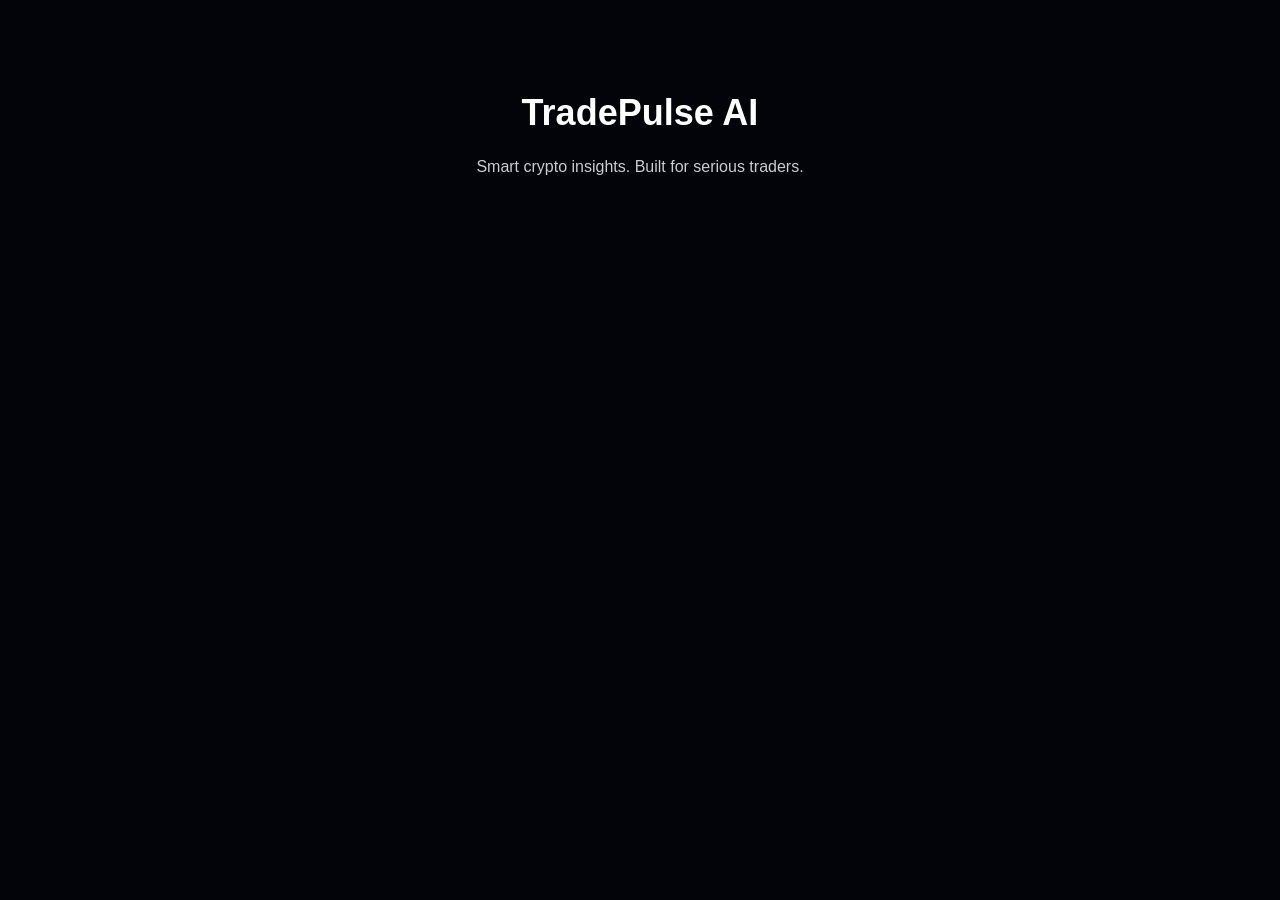
==== index.html @ 0c341cfa "Create index.html" ====
<!DOCTYPE html>
<html>
<head>
  <title>TradePulse AI</title>
  <meta name="viewport" content="width=device-width, initial-scale=1" />
  <style>
    body { background:#02040A; color:white; font-family:Arial; text-align:center; padding:60px; }
    h1 { font-size:36px; }
    p { opacity:.8; }
  </style>
</head>
<body>
  <h1>TradePulse AI</h1>
  <p>Smart crypto insights. Built for serious traders.</p>
</body>
</html>
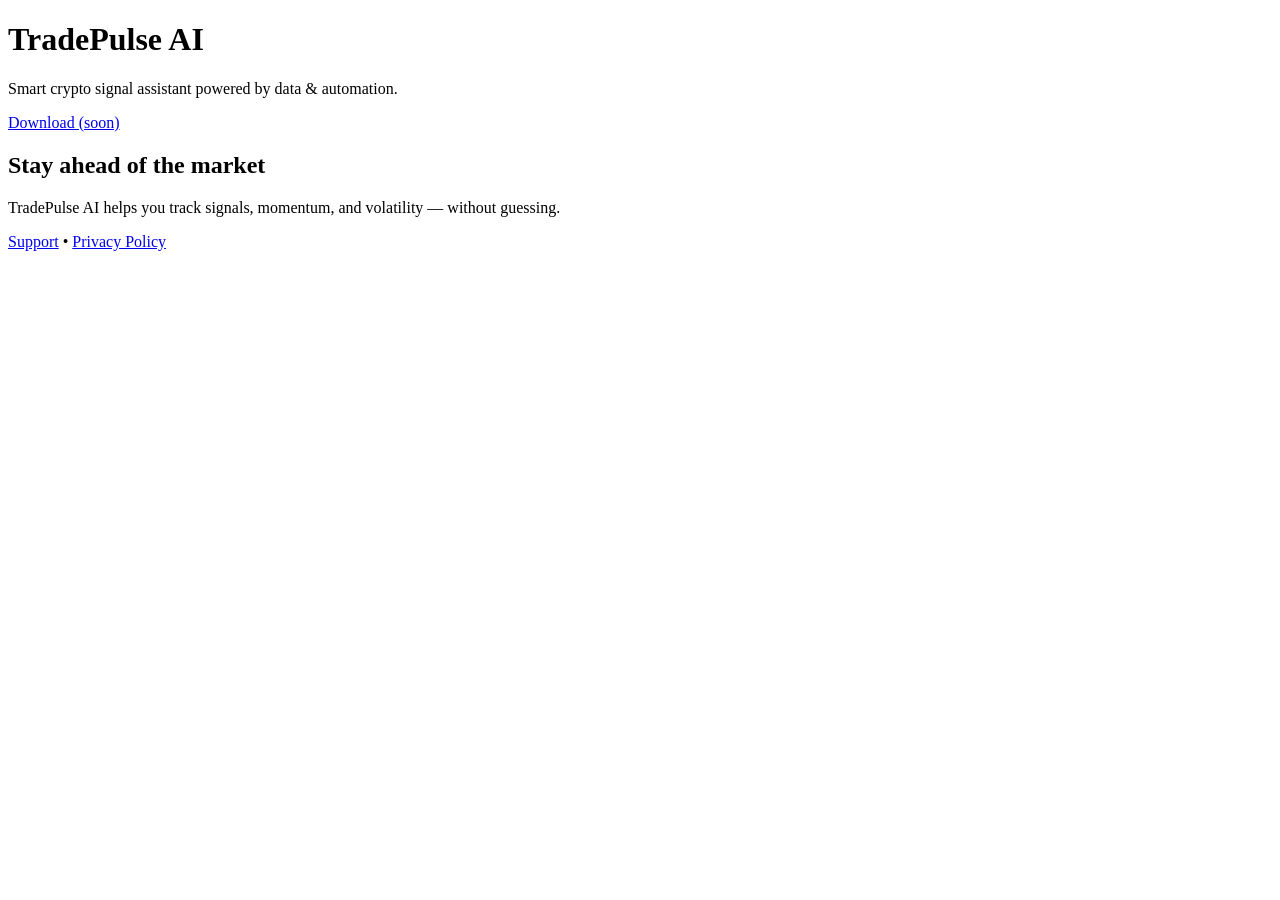
==== commit 2fd65cd9: "Update index.html" ====
--- a/index.html
+++ b/index.html
@@ -1,16 +1,32 @@
 <!DOCTYPE html>
-<html>
+<html lang="en">
 <head>
+  <meta charset="UTF-8" />
+  <meta name="viewport" content="width=device-width, initial-scale=1.0" />
   <title>TradePulse AI</title>
-  <meta name="viewport" content="width=device-width, initial-scale=1" />
-  <style>
-    body { background:#02040A; color:white; font-family:Arial; text-align:center; padding:60px; }
-    h1 { font-size:36px; }
-    p { opacity:.8; }
-  </style>
+
+  <link rel="stylesheet" href="style.css" />
 </head>
+
 <body>
-  <h1>TradePulse AI</h1>
-  <p>Smart crypto insights. Built for serious traders.</p>
+  <header>
+    <h1>TradePulse AI</h1>
+    <p>Smart crypto signal assistant powered by data & automation.</p>
+
+    <a class="button" href="https://apps.apple.com">Download (soon)</a>
+  </header>
+
+  <section>
+    <h2>Stay ahead of the market</h2>
+    <p>
+      TradePulse AI helps you track signals, momentum, and volatility —
+      without guessing.
+    </p>
+  </section>
+
+  <footer>
+    <a href="/support.html">Support</a> •
+    <a href="/privacy.html">Privacy Policy</a>
+  </footer>
 </body>
 </html>
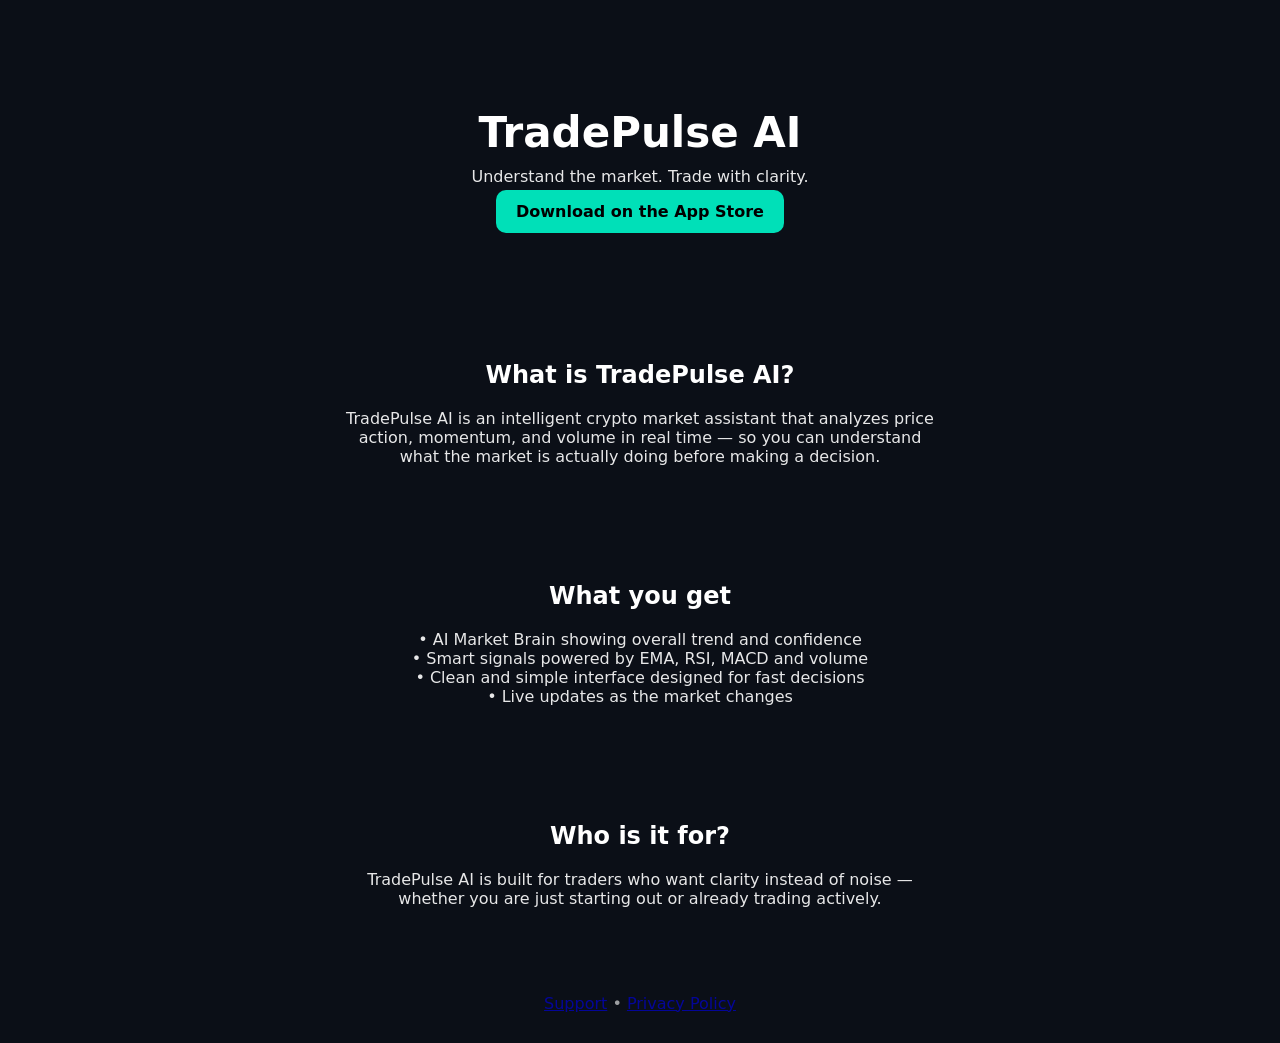
==== commit cffea0fe: "Update index.html" ====
--- a/index.html
+++ b/index.html
@@ -4,23 +4,43 @@
   <meta charset="UTF-8" />
   <meta name="viewport" content="width=device-width, initial-scale=1.0" />
   <title>TradePulse AI</title>
-
   <link rel="stylesheet" href="style.css" />
 </head>
 
 <body>
   <header>
     <h1>TradePulse AI</h1>
-    <p>Smart crypto signal assistant powered by data & automation.</p>
+    <p>Understand the market. Trade with clarity.</p>
 
-    <a class="button" href="https://apps.apple.com">Download (soon)</a>
+    <a class="button" href="https://apps.apple.com">
+      Download on the App Store
+    </a>
   </header>
 
   <section>
-    <h2>Stay ahead of the market</h2>
+    <h2>What is TradePulse AI?</h2>
     <p>
-      TradePulse AI helps you track signals, momentum, and volatility —
-      without guessing.
+      TradePulse AI is an intelligent crypto market assistant that analyzes
+      price action, momentum, and volume in real time — so you can understand
+      what the market is actually doing before making a decision.
+    </p>
+  </section>
+
+  <section>
+    <h2>What you get</h2>
+    <p>
+      • AI Market Brain showing overall trend and confidence<br />
+      • Smart signals powered by EMA, RSI, MACD and volume<br />
+      • Clean and simple interface designed for fast decisions<br />
+      • Live updates as the market changes
+    </p>
+  </section>
+
+  <section>
+    <h2>Who is it for?</h2>
+    <p>
+      TradePulse AI is built for traders who want clarity instead of noise —
+      whether you are just starting out or already trading actively.
     </p>
   </section>
 
--- a/style.css
+++ b/style.css
@@ -0,0 +1,42 @@
+body {
+  margin: 0;
+  font-family: system-ui, -apple-system, Arial;
+  background: #0b0f17;
+  color: white;
+}
+
+header {
+  text-align: center;
+  padding: 80px 24px;
+}
+
+h1 {
+  font-size: 42px;
+  margin-bottom: 10px;
+}
+
+p {
+  max-width: 600px;
+  margin: 0 auto 16px auto;
+  opacity: 0.9;
+}
+
+.button {
+  background: #00e0b8;
+  color: black;
+  padding: 12px 20px;
+  border-radius: 10px;
+  text-decoration: none;
+  font-weight: bold;
+}
+
+section {
+  padding: 40px 24px;
+  text-align: center;
+}
+
+footer {
+  text-align: center;
+  padding: 30px 0;
+  opacity: 0.6;
+}
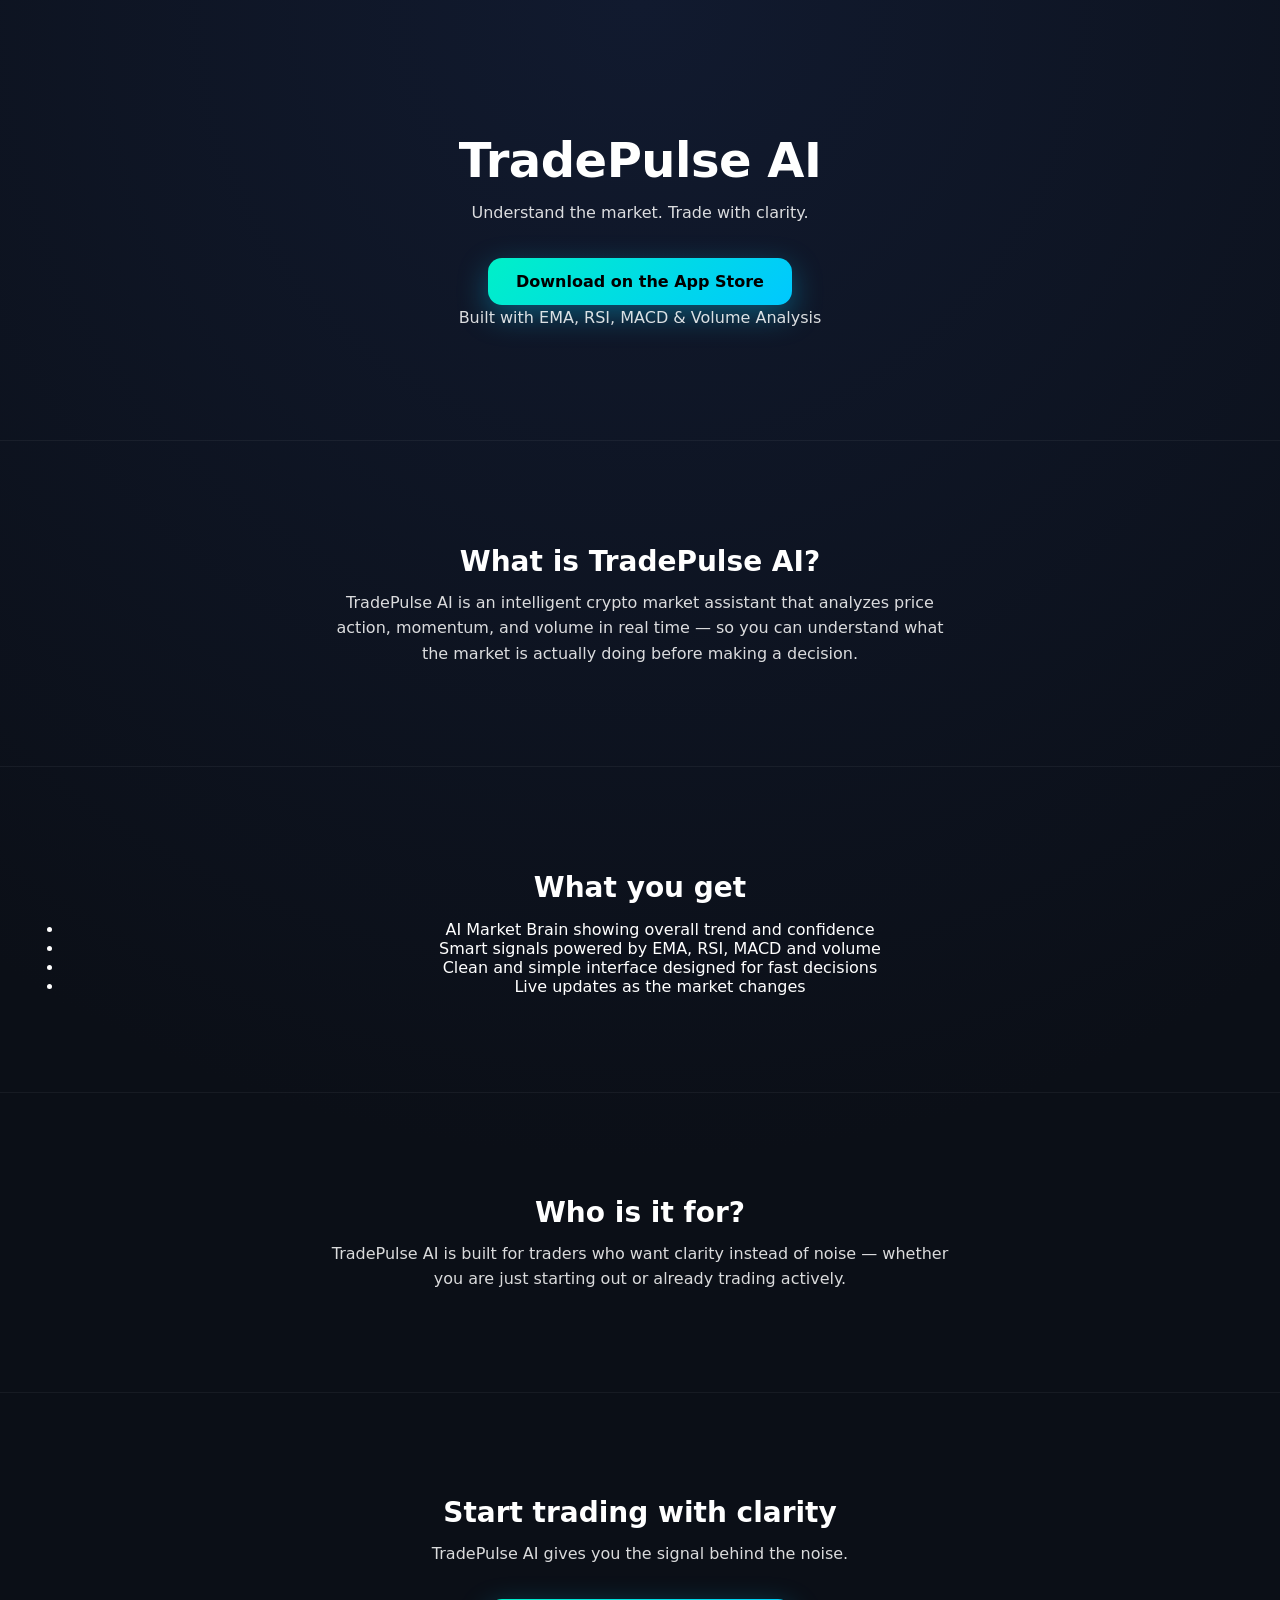
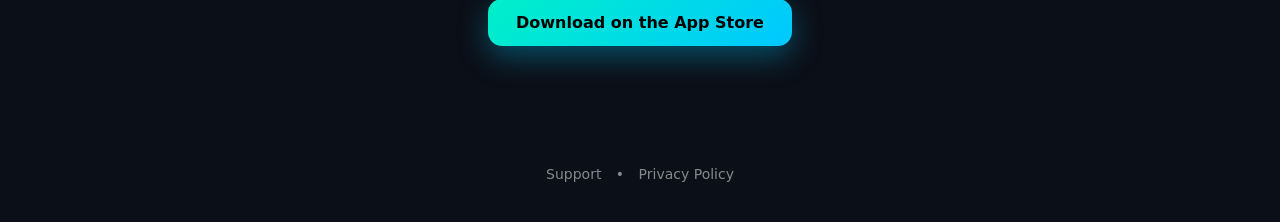
==== commit e573a2c5: "Update index.html" ====
--- a/index.html
+++ b/index.html
@@ -15,6 +15,10 @@
     <a class="button" href="https://apps.apple.com">
       Download on the App Store
     </a>
+
+    <p class="tech-strip">
+      Built with EMA, RSI, MACD & Volume Analysis
+    </p>
   </header>
 
   <section>
@@ -28,12 +32,12 @@
 
   <section>
     <h2>What you get</h2>
-    <p>
-      • AI Market Brain showing overall trend and confidence<br />
-      • Smart signals powered by EMA, RSI, MACD and volume<br />
-      • Clean and simple interface designed for fast decisions<br />
-      • Live updates as the market changes
-    </p>
+    <ul>
+      <li>AI Market Brain showing overall trend and confidence</li>
+      <li>Smart signals powered by EMA, RSI, MACD and volume</li>
+      <li>Clean and simple interface designed for fast decisions</li>
+      <li>Live updates as the market changes</li>
+    </ul>
   </section>
 
   <section>
@@ -44,6 +48,14 @@
     </p>
   </section>
 
+  <section class="cta">
+    <h2>Start trading with clarity</h2>
+    <p>TradePulse AI gives you the signal behind the noise.</p>
+    <a class="button" href="https://apps.apple.com">
+      Download on the App Store
+    </a>
+  </section>
+
   <footer>
     <a href="/support.html">Support</a> •
     <a href="/privacy.html">Privacy Policy</a>
--- a/style.css
+++ b/style.css
@@ -1,42 +1,72 @@
 body {
   margin: 0;
   font-family: system-ui, -apple-system, Arial;
-  background: #0b0f17;
+  background: radial-gradient(circle at top, #111a2f 0%, #0b0f17 60%);
   color: white;
+  -webkit-font-smoothing: antialiased;
 }
 
 header {
   text-align: center;
-  padding: 80px 24px;
+  padding: 100px 24px 90px;
 }
 
 h1 {
-  font-size: 42px;
-  margin-bottom: 10px;
+  font-size: 48px;
+  margin-bottom: 12px;
+  letter-spacing: -0.5px;
 }
 
 p {
-  max-width: 600px;
-  margin: 0 auto 16px auto;
-  opacity: 0.9;
+  max-width: 620px;
+  margin: 0 auto 20px auto;
+  opacity: 0.85;
+  line-height: 1.6;
 }
 
 .button {
-  background: #00e0b8;
+  display: inline-block;
+  margin-top: 12px;
+  background: linear-gradient(135deg, #00f0c8, #00c8ff);
   color: black;
-  padding: 12px 20px;
-  border-radius: 10px;
+  padding: 14px 28px;
+  border-radius: 14px;
   text-decoration: none;
-  font-weight: bold;
+  font-weight: 700;
+  font-size: 16px;
+  box-shadow: 0 10px 30px rgba(0, 200, 255, 0.35);
+  transition: transform 0.15s ease, box-shadow 0.15s ease;
+}
+
+.button:hover {
+  transform: translateY(-1px);
+  box-shadow: 0 14px 40px rgba(0, 200, 255, 0.5);
 }
 
 section {
-  padding: 40px 24px;
+  padding: 80px 24px;
   text-align: center;
+  border-top: 1px solid rgba(255, 255, 255, 0.05);
+}
+
+h2 {
+  font-size: 28px;
+  margin-bottom: 12px;
 }
 
 footer {
   text-align: center;
-  padding: 30px 0;
-  opacity: 0.6;
+  padding: 40px 0;
+  opacity: 0.5;
+  font-size: 14px;
 }
+
+footer a {
+  color: white;
+  text-decoration: none;
+  margin: 0 10px;
+}
+
+footer a:hover {
+  text-decoration: underline;
+}
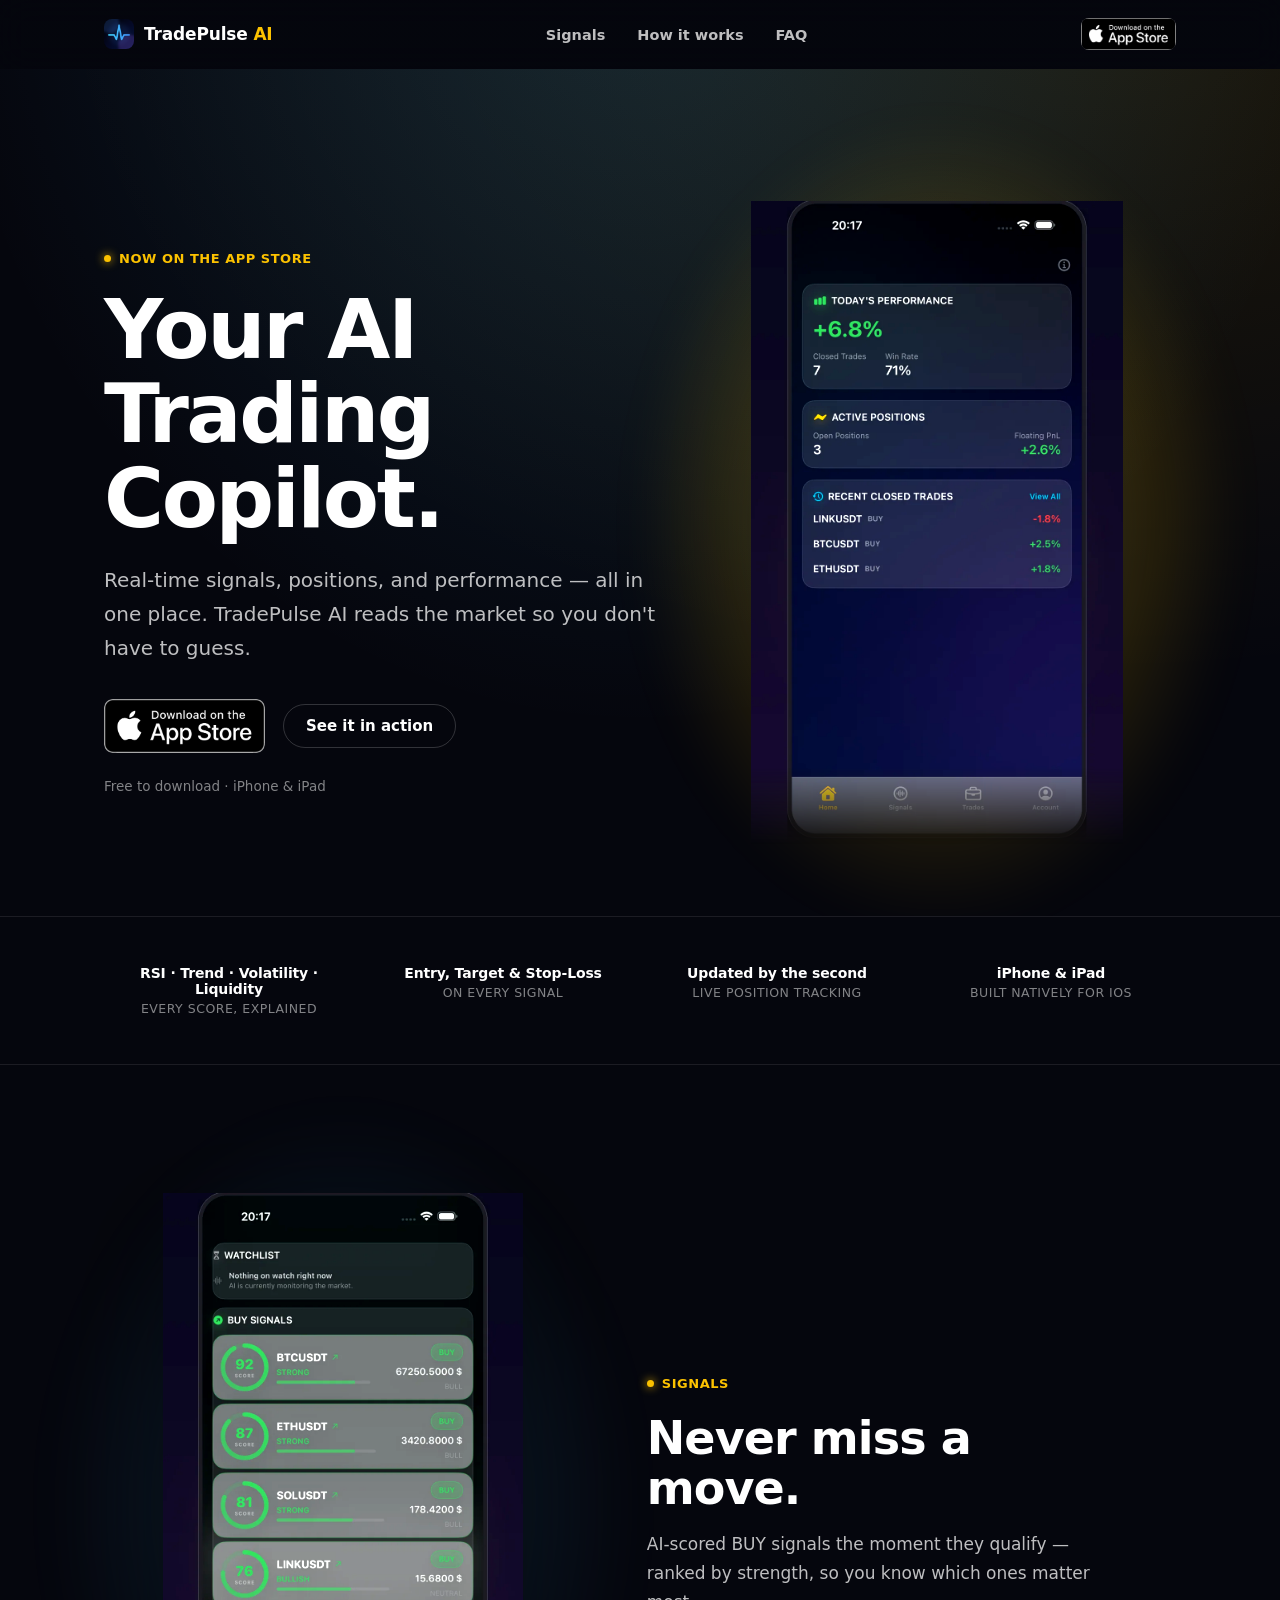
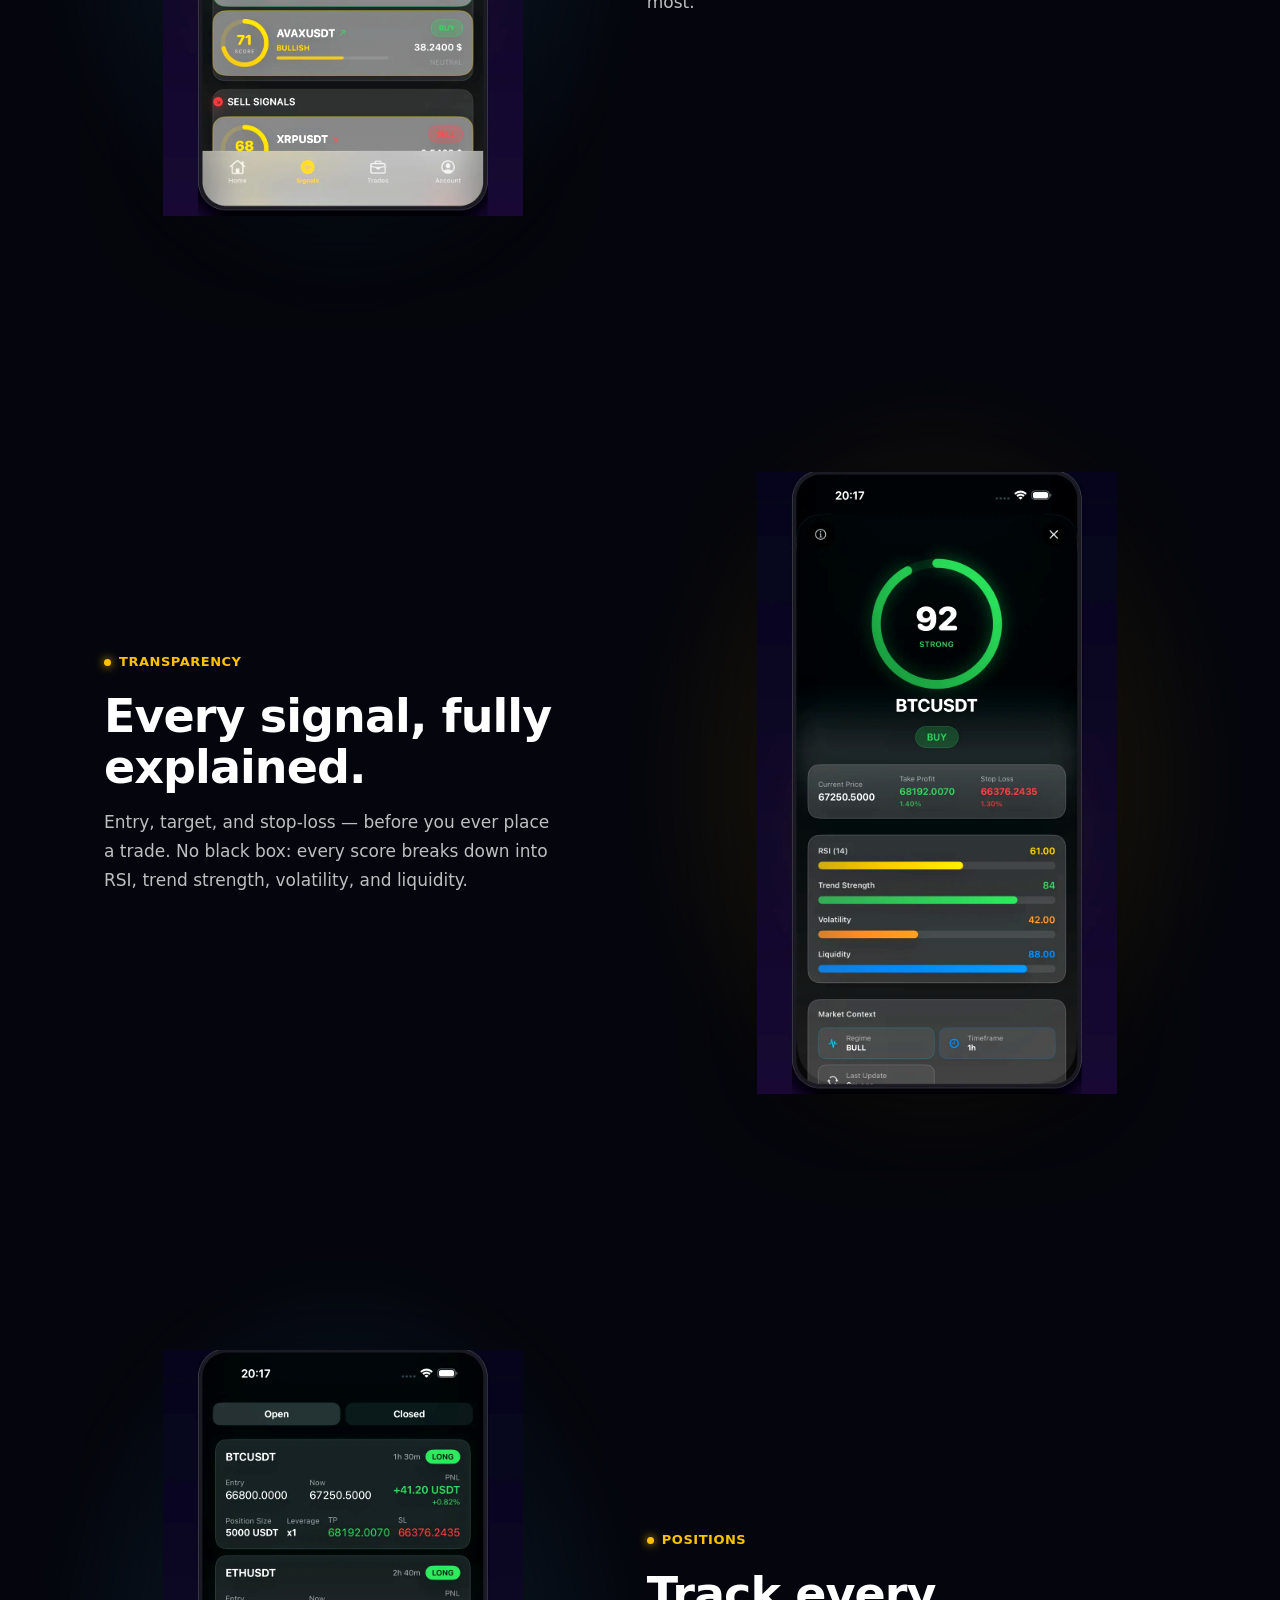
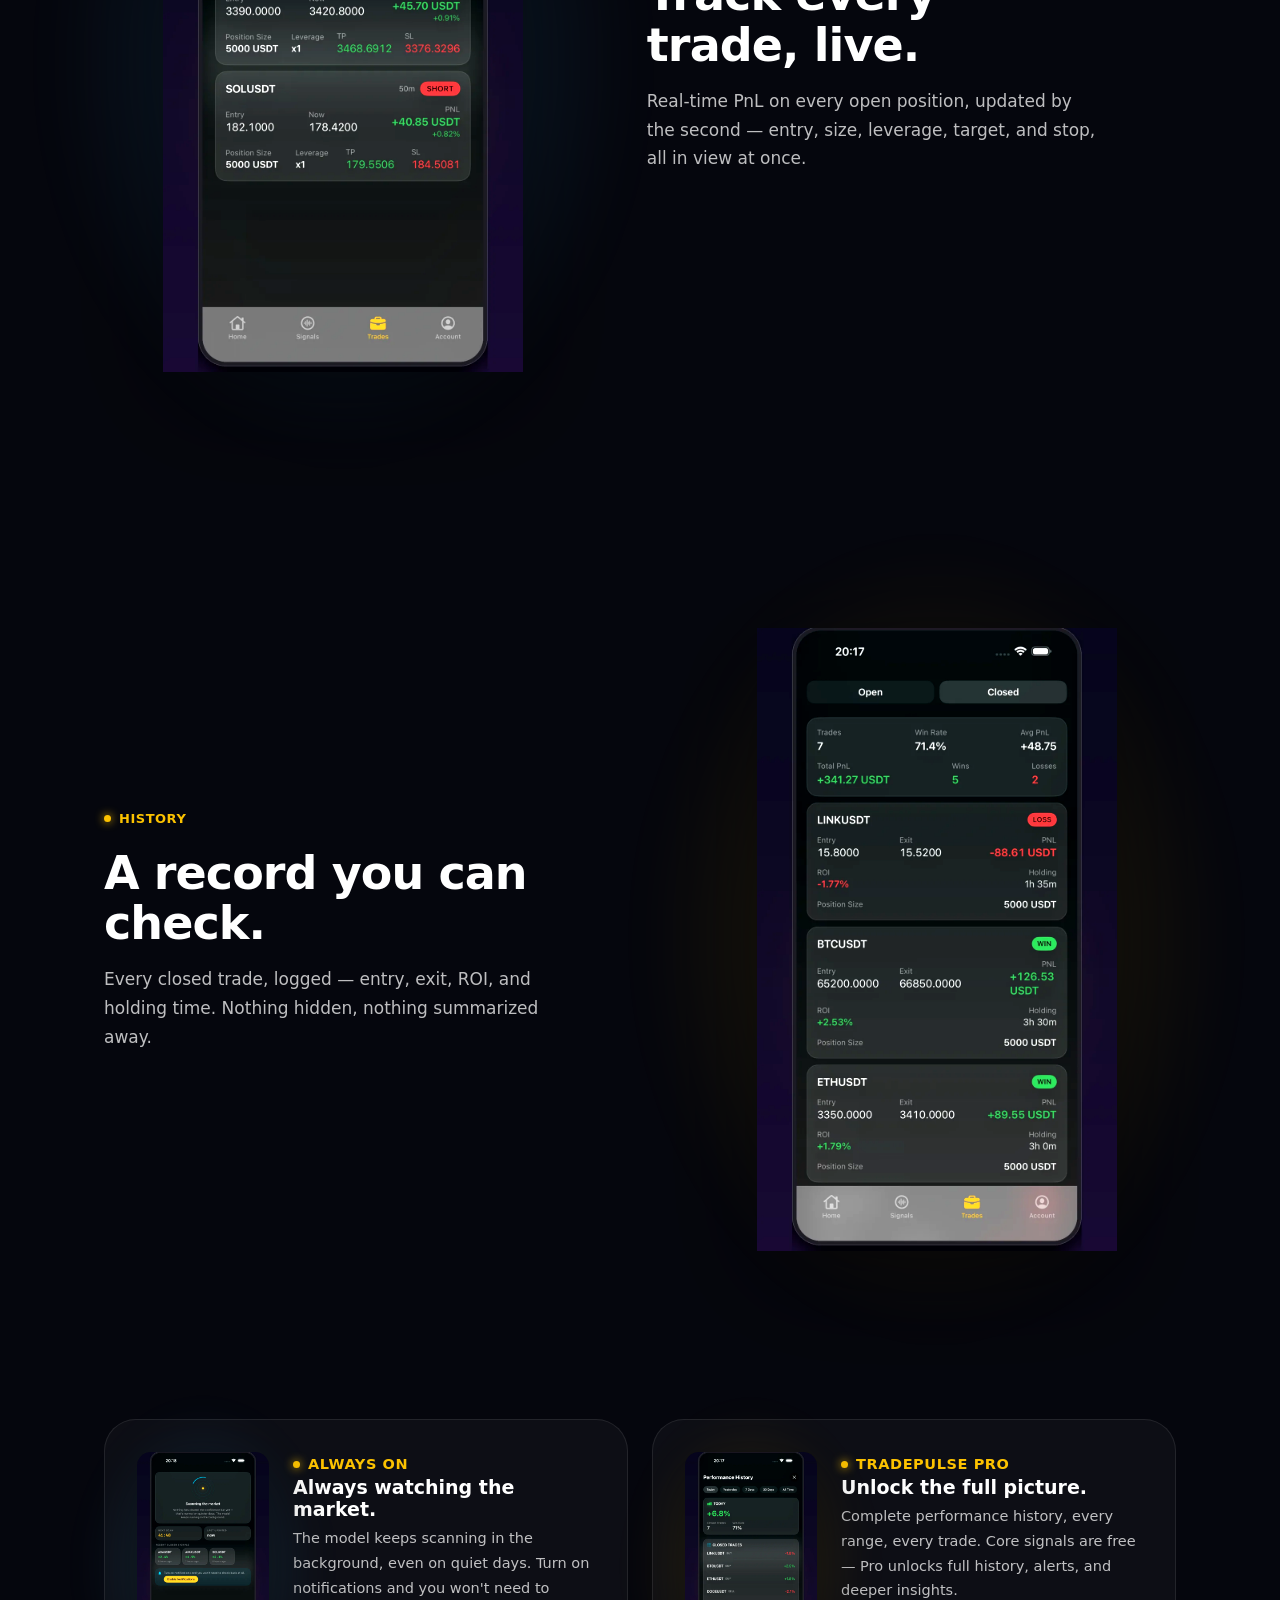
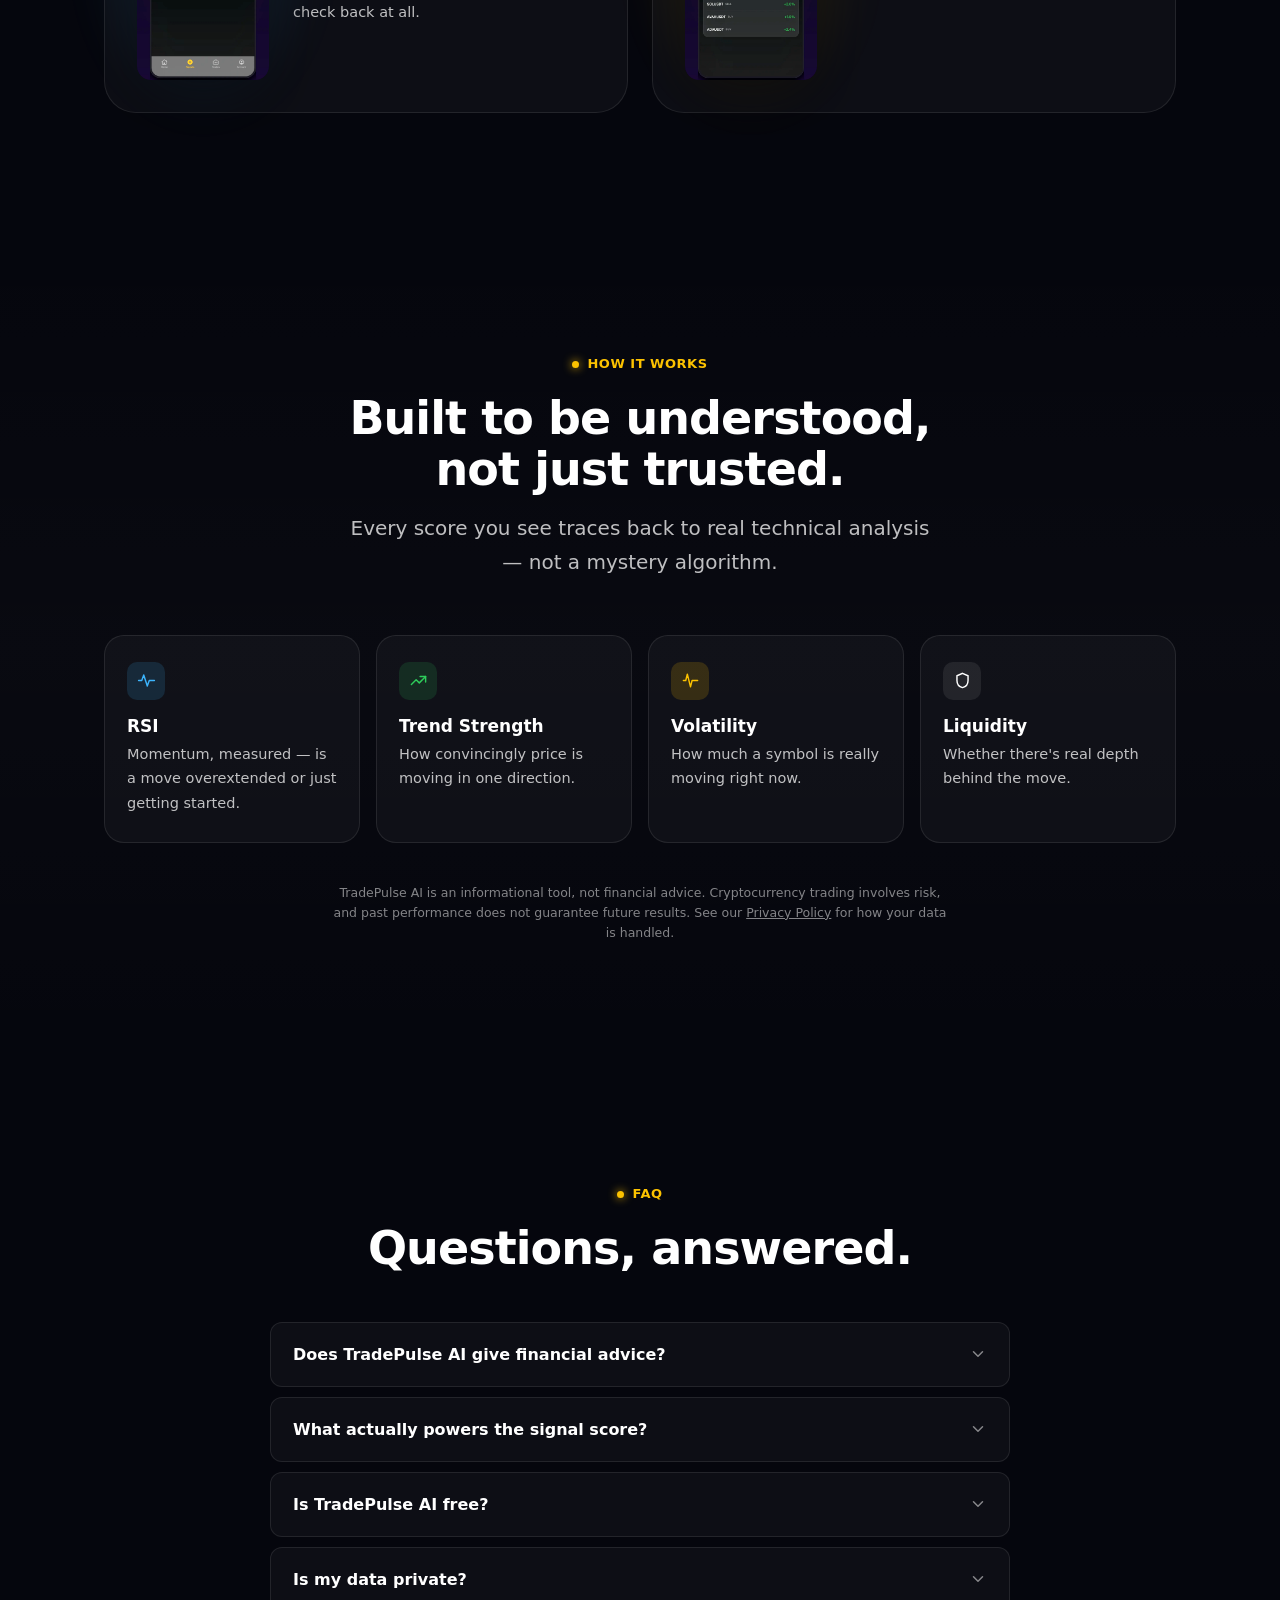
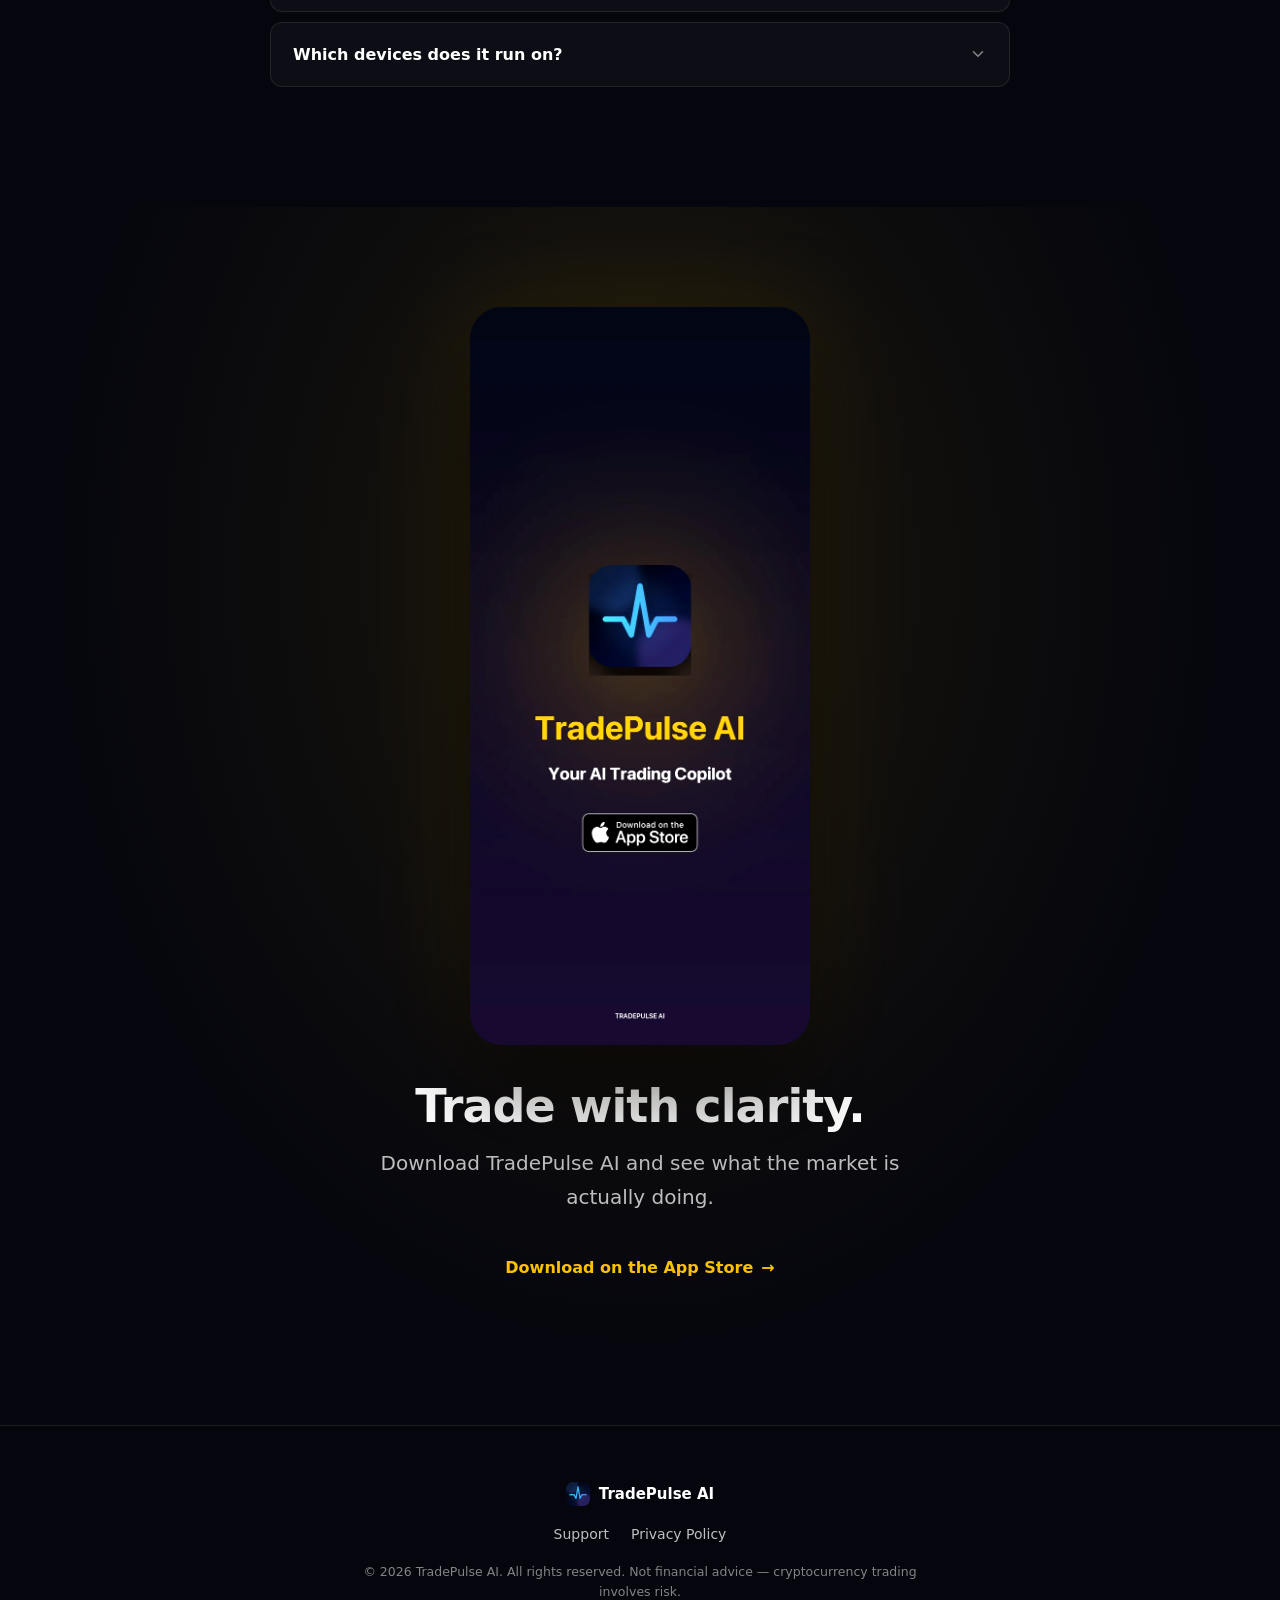
==== commit 4142d465: "Complete landing page redesign" ====
--- a/index.html
+++ b/index.html
@@ -3,62 +3,324 @@
 <head>
   <meta charset="UTF-8" />
   <meta name="viewport" content="width=device-width, initial-scale=1.0" />
-  <title>TradePulse AI</title>
+  <title>TradePulse AI — Your AI Trading Copilot</title>
+  <meta name="description" content="TradePulse AI scores crypto BUY/SELL signals in real time, tracks every open position live, and explains every trade with entry, target, and stop-loss — before you ever place it." />
+  <meta name="theme-color" content="#05060d" />
+  <link rel="canonical" href="https://tradepulseai.app/" />
+  <link rel="icon" type="image/png" href="assets/icons/favicon-32.png" />
+  <link rel="apple-touch-icon" href="assets/icons/apple-touch-icon.png" />
+
+  <meta property="og:type" content="website" />
+  <meta property="og:site_name" content="TradePulse AI" />
+  <meta property="og:title" content="TradePulse AI — Your AI Trading Copilot" />
+  <meta property="og:description" content="Real-time signals, live positions, and full performance history — all in one place." />
+  <meta property="og:url" content="https://tradepulseai.app/" />
+  <meta name="twitter:card" content="summary" />
+  <meta name="twitter:title" content="TradePulse AI — Your AI Trading Copilot" />
+  <meta name="twitter:description" content="Real-time signals, live positions, and full performance history — all in one place." />
+
   <link rel="stylesheet" href="style.css" />
+
+  <script type="application/ld+json">
+  {
+    "@context": "https://schema.org",
+    "@type": "MobileApplication",
+    "name": "TradePulse AI",
+    "operatingSystem": "iOS",
+    "applicationCategory": "FinanceApplication",
+    "description": "TradePulse AI scores crypto BUY/SELL signals in real time, tracks open positions live, and explains every trade with entry, target, and stop-loss.",
+    "url": "https://tradepulseai.app/",
+    "publisher": { "@type": "Organization", "name": "TradePulse AI" }
+  }
+  </script>
 </head>
 
 <body>
-  <header>
-    <h1>TradePulse AI</h1>
-    <p>Understand the market. Trade with clarity.</p>
-
-    <a class="button" href="https://apps.apple.com">
-      Download on the App Store
-    </a>
-
-    <p class="tech-strip">
-      Built with EMA, RSI, MACD & Volume Analysis
-    </p>
+  <a class="skip-link" href="#main">Skip to content</a>
+  <noscript><style>.reveal{opacity:1!important;transform:none!important;}</style></noscript>
+
+  <header class="nav" id="siteNav">
+    <div class="wrap">
+      <a class="brand" href="#main">
+        <img src="assets/icons/icon-192.png" alt="" width="30" height="30" />
+        <span class="word">TradePulse <em>AI</em></span>
+      </a>
+
+      <ul class="nav-links">
+        <li><a href="#signals">Signals</a></li>
+        <li><a href="#trust">How it works</a></li>
+        <li><a href="#faq">FAQ</a></li>
+      </ul>
+
+      <a class="badge-link is-small" href="https://apps.apple.com/us/app/tradepulse-ai/id6756778055" aria-label="Download on the App Store">
+        <img src="assets/img/app_store_badge.png" alt="Download on the App Store" width="480" height="161" />
+      </a>
+    </div>
   </header>
 
-  <section>
-    <h2>What is TradePulse AI?</h2>
-    <p>
-      TradePulse AI is an intelligent crypto market assistant that analyzes
-      price action, momentum, and volume in real time — so you can understand
-      what the market is actually doing before making a decision.
-    </p>
-  </section>
-
-  <section>
-    <h2>What you get</h2>
-    <ul>
-      <li>AI Market Brain showing overall trend and confidence</li>
-      <li>Smart signals powered by EMA, RSI, MACD and volume</li>
-      <li>Clean and simple interface designed for fast decisions</li>
-      <li>Live updates as the market changes</li>
-    </ul>
-  </section>
-
-  <section>
-    <h2>Who is it for?</h2>
-    <p>
-      TradePulse AI is built for traders who want clarity instead of noise —
-      whether you are just starting out or already trading actively.
-    </p>
-  </section>
-
-  <section class="cta">
-    <h2>Start trading with clarity</h2>
-    <p>TradePulse AI gives you the signal behind the noise.</p>
-    <a class="button" href="https://apps.apple.com">
-      Download on the App Store
-    </a>
-  </section>
+  <main id="main">
+    <section class="hero">
+      <div class="wrap hero-grid">
+        <div class="hero-copy">
+          <p class="kicker">Now on the App Store</p>
+          <h1>Your AI<br />Trading Copilot.</h1>
+          <p class="lede">Real-time signals, positions, and performance — all in one place. TradePulse AI reads the market so you don't have to guess.</p>
+
+          <div class="hero-actions">
+            <a class="badge-link is-large" href="https://apps.apple.com/us/app/tradepulse-ai/id6756778055" aria-label="Download on the App Store">
+              <img src="assets/img/app_store_badge.png" alt="Download on the App Store" width="480" height="161" />
+            </a>
+            <a class="btn-ghost" href="#signals">See it in action</a>
+          </div>
+          <p class="hero-note">Free to download · iPhone &amp; iPad</p>
+        </div>
+
+        <div class="hero-visual reveal">
+          <img src="assets/img/01_hero_dashboard.webp" alt="TradePulse AI dashboard showing today's performance, active positions, and recent closed trades" width="900" height="1556" />
+        </div>
+      </div>
+    </section>
+
+    <section class="strip">
+      <div class="wrap">
+        <div class="strip-item">
+          <div class="value">RSI · Trend · Volatility · Liquidity</div>
+          <div class="label">Every score, explained</div>
+        </div>
+        <div class="strip-item">
+          <div class="value">Entry, Target &amp; Stop-Loss</div>
+          <div class="label">On every signal</div>
+        </div>
+        <div class="strip-item">
+          <div class="value">Updated by the second</div>
+          <div class="label">Live position tracking</div>
+        </div>
+        <div class="strip-item">
+          <div class="value">iPhone &amp; iPad</div>
+          <div class="label">Built natively for iOS</div>
+        </div>
+      </div>
+    </section>
+
+    <section class="feature" id="signals">
+      <div class="wrap feature-grid">
+        <div class="feature-media feature-media--blue reveal">
+          <img src="assets/img/02_ai_buy_signals.webp" alt="TradePulse AI buy signals list, each scored 0 to 100 with a strength rating" width="900" height="1556" loading="lazy" />
+        </div>
+        <div class="feature-copy reveal">
+          <p class="kicker">Signals</p>
+          <h2>Never miss a move.</h2>
+          <p>AI-scored BUY signals the moment they qualify — ranked by strength, so you know which ones matter most.</p>
+        </div>
+      </div>
+    </section>
+
+    <section class="feature is-reversed">
+      <div class="wrap feature-grid">
+        <div class="feature-media feature-media--gold reveal">
+          <img src="assets/img/03_signal_detail.webp" alt="TradePulse AI signal detail screen showing a 92 strong confidence score, take profit, stop loss, RSI, trend strength, volatility and liquidity" width="900" height="1556" loading="lazy" />
+        </div>
+        <div class="feature-copy reveal">
+          <p class="kicker">Transparency</p>
+          <h2>Every signal, fully explained.</h2>
+          <p>Entry, target, and stop-loss — before you ever place a trade. No black box: every score breaks down into RSI, trend strength, volatility, and liquidity.</p>
+        </div>
+      </div>
+    </section>
+
+    <section class="feature">
+      <div class="wrap feature-grid">
+        <div class="feature-media feature-media--blue reveal">
+          <img src="assets/img/04_trades_open.webp" alt="TradePulse AI open positions screen with live entry price, current price, and PnL for each trade" width="900" height="1556" loading="lazy" />
+        </div>
+        <div class="feature-copy reveal">
+          <p class="kicker">Positions</p>
+          <h2>Track every trade, live.</h2>
+          <p>Real-time PnL on every open position, updated by the second — entry, size, leverage, target, and stop, all in view at once.</p>
+        </div>
+      </div>
+    </section>
+
+    <section class="feature is-reversed">
+      <div class="wrap feature-grid">
+        <div class="feature-media feature-media--gold reveal">
+          <img src="assets/img/05_trades_closed.webp" alt="TradePulse AI closed trades history showing win rate, total PnL, and per-trade results" width="900" height="1556" loading="lazy" />
+        </div>
+        <div class="feature-copy reveal">
+          <p class="kicker">History</p>
+          <h2>A record you can check.</h2>
+          <p>Every closed trade, logged — entry, exit, ROI, and holding time. Nothing hidden, nothing summarized away.</p>
+        </div>
+      </div>
+    </section>
+
+    <section class="more">
+      <div class="wrap">
+        <div class="more-grid">
+          <div class="more-card reveal">
+            <div class="more-media">
+              <img src="assets/img/06_ai_market_scanning.webp" alt="TradePulse AI scanning the market with a countdown to the next scan and an option to enable notifications" width="900" height="1556" loading="lazy" />
+            </div>
+            <div class="more-copy">
+              <p class="kicker">Always on</p>
+              <h3>Always watching the market.</h3>
+              <p>The model keeps scanning in the background, even on quiet days. Turn on notifications and you won't need to check back at all.</p>
+            </div>
+          </div>
+          <div class="more-card reveal">
+            <div class="more-media">
+              <img src="assets/img/07_premium_features.webp" alt="TradePulse AI performance history screen with Today, Yesterday, 7 Days, 30 Days and All Time ranges" width="900" height="1556" loading="lazy" />
+            </div>
+            <div class="more-copy">
+              <p class="kicker">TradePulse Pro</p>
+              <h3>Unlock the full picture.</h3>
+              <p>Complete performance history, every range, every trade. Core signals are free — Pro unlocks full history, alerts, and deeper insights.</p>
+            </div>
+          </div>
+        </div>
+      </div>
+    </section>
+
+    <section class="trust" id="trust">
+      <div class="wrap">
+        <div class="trust-head reveal">
+          <p class="kicker">How it works</p>
+          <h2>Built to be understood, not just trusted.</h2>
+          <p class="lede">Every score you see traces back to real technical analysis — not a mystery algorithm.</p>
+        </div>
+
+        <div class="trust-grid reveal">
+          <div class="trust-card c-rsi">
+            <div class="icon"><svg viewBox="0 0 24 24" fill="none" stroke="currentColor" stroke-width="1.8"><path d="M2 12h4l2.5-7L13 19l2.5-7H22" stroke-linecap="round" stroke-linejoin="round"/></svg></div>
+            <h3>RSI</h3>
+            <p>Momentum, measured — is a move overextended or just getting started.</p>
+          </div>
+          <div class="trust-card c-trend">
+            <div class="icon"><svg viewBox="0 0 24 24" fill="none" stroke="currentColor" stroke-width="1.8"><path d="M3 17l6-6 4 4 8-8" stroke-linecap="round" stroke-linejoin="round"/><path d="M14 7h7v7" stroke-linecap="round" stroke-linejoin="round"/></svg></div>
+            <h3>Trend Strength</h3>
+            <p>How convincingly price is moving in one direction.</p>
+          </div>
+          <div class="trust-card c-vol">
+            <div class="icon"><svg viewBox="0 0 24 24" fill="none" stroke="currentColor" stroke-width="1.8"><path d="M3 12h3l2-8 4 16 2-8h7" stroke-linecap="round" stroke-linejoin="round"/></svg></div>
+            <h3>Volatility</h3>
+            <p>How much a symbol is really moving right now.</p>
+          </div>
+          <div class="trust-card c-liq">
+            <div class="icon"><svg viewBox="0 0 24 24" fill="none" stroke="currentColor" stroke-width="1.8"><path d="M12 3l7 3v6c0 4.5-3 8-7 9-4-1-7-4.5-7-9V6l7-3z"/></svg></div>
+            <h3>Liquidity</h3>
+            <p>Whether there's real depth behind the move.</p>
+          </div>
+        </div>
+
+        <div class="trust-foot reveal">
+          <p class="disclaimer">TradePulse AI is an informational tool, not financial advice. Cryptocurrency trading involves risk, and past performance does not guarantee future results. See our <a href="privacy.html">Privacy Policy</a> for how your data is handled.</p>
+        </div>
+      </div>
+    </section>
+
+    <section class="faq-section" id="faq">
+      <div class="wrap">
+        <div class="faq-head reveal">
+          <p class="kicker">FAQ</p>
+          <h2>Questions, answered.</h2>
+        </div>
+
+        <div class="faq-list reveal">
+          <details>
+            <summary>Does TradePulse AI give financial advice?
+              <svg class="chevron" viewBox="0 0 24 24" fill="none" stroke="currentColor" stroke-width="2"><path d="M6 9l6 6 6-6" stroke-linecap="round" stroke-linejoin="round"/></svg>
+            </summary>
+            <p>No. TradePulse AI is an informational and educational tool that analyzes market data. It does not constitute financial advice, and every trading decision remains yours.</p>
+          </details>
+
+          <details>
+            <summary>What actually powers the signal score?
+              <svg class="chevron" viewBox="0 0 24 24" fill="none" stroke="currentColor" stroke-width="2"><path d="M6 9l6 6 6-6" stroke-linecap="round" stroke-linejoin="round"/></svg>
+            </summary>
+            <p>Every score is built from RSI, trend strength, volatility, and liquidity, combined into a single 0–100 confidence rating with a suggested entry, target, and stop-loss.</p>
+          </details>
+
+          <details>
+            <summary>Is TradePulse AI free?
+              <svg class="chevron" viewBox="0 0 24 24" fill="none" stroke="currentColor" stroke-width="2"><path d="M6 9l6 6 6-6" stroke-linecap="round" stroke-linejoin="round"/></svg>
+            </summary>
+            <p>Yes — signals, live positions, and today's performance are free. TradePulse Pro is an optional upgrade that unlocks full performance history and alerts.</p>
+          </details>
+
+          <details>
+            <summary>Is my data private?
+              <svg class="chevron" viewBox="0 0 24 24" fill="none" stroke="currentColor" stroke-width="2"><path d="M6 9l6 6 6-6" stroke-linecap="round" stroke-linejoin="round"/></svg>
+            </summary>
+            <p>We don't sell, rent, or trade your personal data. See the <a href="privacy.html">Privacy Policy</a> for the full details on what's collected.</p>
+          </details>
+
+          <details>
+            <summary>Which devices does it run on?
+              <svg class="chevron" viewBox="0 0 24 24" fill="none" stroke="currentColor" stroke-width="2"><path d="M6 9l6 6 6-6" stroke-linecap="round" stroke-linejoin="round"/></svg>
+            </summary>
+            <p>TradePulse AI is built natively for iPhone and iPad, available now on the App Store.</p>
+          </details>
+        </div>
+      </div>
+    </section>
+
+    <section class="closing">
+      <div class="wrap">
+        <a class="closing-card-link reveal" href="https://apps.apple.com/us/app/tradepulse-ai/id6756778055" aria-label="Download TradePulse AI on the App Store">
+          <img class="closing-card" src="assets/img/08_ending_card.webp" alt="TradePulse AI — Your AI Trading Copilot" width="700" height="1521" loading="lazy" />
+        </a>
+        <h2>Trade with clarity.</h2>
+        <p class="lede">Download TradePulse AI and see what the market is actually doing.</p>
+        <div class="closing-actions">
+          <a class="text-link" href="https://apps.apple.com/us/app/tradepulse-ai/id6756778055">Download on the App Store <span aria-hidden="true">→</span></a>
+        </div>
+      </div>
+    </section>
+  </main>
 
   <footer>
-    <a href="/support.html">Support</a> •
-    <a href="/privacy.html">Privacy Policy</a>
+    <div class="wrap">
+      <a class="footer-brand" href="#main">
+        <img src="assets/icons/icon-192.png" alt="" width="24" height="24" />
+        TradePulse AI
+      </a>
+      <div class="footer-links">
+        <a href="support.html">Support</a>
+        <a href="privacy.html">Privacy Policy</a>
+      </div>
+      <p class="footer-fine">© <span id="year"></span> TradePulse AI. All rights reserved. Not financial advice — cryptocurrency trading involves risk.</p>
+    </div>
   </footer>
+
+  <script>
+    document.getElementById('year').textContent = new Date().getFullYear();
+
+    var nav = document.getElementById('siteNav');
+    var onScroll = function () {
+      nav.classList.toggle('is-scrolled', window.scrollY > 8);
+    };
+    onScroll();
+    window.addEventListener('scroll', onScroll, { passive: true });
+
+    var revealEls = document.querySelectorAll('.reveal');
+    if (!window.matchMedia('(prefers-reduced-motion: reduce)').matches && 'IntersectionObserver' in window) {
+      var io = new IntersectionObserver(function (entries) {
+        entries.forEach(function (entry) {
+          if (entry.isIntersecting) {
+            entry.target.classList.add('is-visible');
+            io.unobserve(entry.target);
+          }
+        });
+      }, { threshold: 0, rootMargin: '0px 0px -8% 0px' });
+      revealEls.forEach(function (el) { io.observe(el); });
+      // Safety net: never let real content stay invisible if IO doesn't
+      // fire for some reason (unusual embedding context, browser quirk).
+      setTimeout(function () {
+        revealEls.forEach(function (el) { el.classList.add('is-visible'); });
+      }, 2000);
+    } else {
+      revealEls.forEach(function (el) { el.classList.add('is-visible'); });
+    }
+  </script>
 </body>
 </html>
--- a/style.css
+++ b/style.css
@@ -1,72 +1,867 @@
+/* =========================================================
+   TradePulse AI — brand tokens
+   Palette sampled directly from official app UI & marketing assets.
+   ========================================================= */
+
+:root {
+  --bg-0: #05060d;
+  --bg-1: #180f30;
+  --surface: rgba(255, 255, 255, 0.035);
+  --surface-hover: rgba(255, 255, 255, 0.06);
+  --border: rgba(255, 255, 255, 0.09);
+  --border-strong: rgba(255, 255, 255, 0.18);
+
+  --gold: #fcc200;
+  --gold-dim: rgba(252, 194, 0, 0.16);
+  --blue: #3cb4fc;
+  --blue-dim: rgba(60, 180, 252, 0.14);
+  --green: #2ecc5b;
+  --red: #fc3a44;
+
+  --ink-0: #ffffff;
+  --ink-1: rgba(255, 255, 255, 0.74);
+  --ink-2: rgba(255, 255, 255, 0.5);
+
+  --radius-s: 12px;
+  --radius-m: 20px;
+  --radius-l: 32px;
+  --container: 1120px;
+  --ease: cubic-bezier(0.16, 1, 0.3, 1);
+}
+
+* {
+  box-sizing: border-box;
+}
+
+html {
+  scroll-behavior: smooth;
+  scroll-padding-top: 96px;
+}
+
+@media (prefers-reduced-motion: reduce) {
+  html {
+    scroll-behavior: auto;
+  }
+  *,
+  *::before,
+  *::after {
+    animation-duration: 0.001ms !important;
+    animation-iteration-count: 1 !important;
+    transition-duration: 0.001ms !important;
+  }
+}
+
 body {
   margin: 0;
-  font-family: system-ui, -apple-system, Arial;
-  background: radial-gradient(circle at top, #111a2f 0%, #0b0f17 60%);
-  color: white;
+  font-family: -apple-system, system-ui, "Segoe UI", Roboto, Arial, sans-serif;
+  background: var(--bg-0);
+  color: var(--ink-0);
   -webkit-font-smoothing: antialiased;
-}
-
-header {
+  text-rendering: optimizeLegibility;
+  overflow-x: hidden;
+}
+
+img {
+  display: block;
+  max-width: 100%;
+  height: auto;
+}
+
+a {
+  color: inherit;
+}
+
+::selection {
+  background: var(--gold);
+  color: #05060d;
+}
+
+.skip-link {
+  position: absolute;
+  top: -48px;
+  left: 16px;
+  z-index: 200;
+  background: var(--ink-0);
+  color: #05060d;
+  padding: 12px 18px;
+  border-radius: var(--radius-s);
+  font-weight: 700;
+  text-decoration: none;
+  transition: top 0.2s var(--ease);
+}
+.skip-link:focus {
+  top: 16px;
+}
+
+a:focus-visible,
+button:focus-visible,
+summary:focus-visible {
+  outline: 2px solid var(--blue);
+  outline-offset: 3px;
+  border-radius: 6px;
+}
+
+.wrap {
+  max-width: var(--container);
+  margin: 0 auto;
+  padding: 0 24px;
+}
+
+/* =========================================================
+   NAV
+   ========================================================= */
+
+.nav {
+  position: sticky;
+  top: 0;
+  z-index: 100;
+  padding: 18px 0;
+  background: linear-gradient(rgba(5, 6, 13, 0.82), rgba(5, 6, 13, 0.82));
+  backdrop-filter: blur(16px) saturate(150%);
+  -webkit-backdrop-filter: blur(16px) saturate(150%);
+  border-bottom: 1px solid transparent;
+  transition: border-color 0.3s ease;
+}
+.nav.is-scrolled {
+  border-bottom-color: var(--border);
+}
+
+.nav .wrap {
+  display: flex;
+  align-items: center;
+  justify-content: space-between;
+  gap: 20px;
+}
+
+.brand {
+  display: flex;
+  align-items: center;
+  gap: 10px;
+  text-decoration: none;
+  font-weight: 800;
+  font-size: 17px;
+  letter-spacing: -0.01em;
+}
+.brand img {
+  width: 30px;
+  height: 30px;
+  border-radius: 8px;
+}
+.brand .word {
+  color: var(--ink-0);
+}
+.brand .word em {
+  font-style: normal;
+  color: var(--gold);
+}
+
+.nav-links {
+  display: flex;
+  gap: 32px;
+  list-style: none;
+  margin: 0;
+  padding: 0;
+}
+.nav-links a {
+  text-decoration: none;
+  font-size: 14.5px;
+  font-weight: 600;
+  color: var(--ink-1);
+  transition: color 0.15s ease;
+}
+.nav-links a:hover {
+  color: var(--ink-0);
+}
+
+@media (max-width: 760px) {
+  .nav-links {
+    display: none;
+  }
+}
+
+/* App Store badge as a link — the badge image itself is the CTA */
+.badge-link {
+  display: inline-flex;
+  line-height: 0;
+  transition: transform 0.2s var(--ease), filter 0.2s var(--ease);
+  border-radius: 10px;
+}
+.badge-link:hover {
+  transform: translateY(-2px);
+  filter: brightness(1.1);
+}
+.badge-link img {
+  height: 40px;
+  width: auto;
+  border-radius: 8px;
+}
+.badge-link.is-small img {
+  height: 32px;
+}
+.badge-link.is-large img {
+  height: 54px;
+}
+
+/* Secondary ghost button (non-badge CTAs) */
+.btn-ghost {
+  display: inline-flex;
+  align-items: center;
+  gap: 8px;
+  padding: 12px 22px;
+  border: 1px solid var(--border-strong);
+  border-radius: 999px;
+  color: var(--ink-0);
+  text-decoration: none;
+  font-weight: 600;
+  font-size: 15px;
+  transition: background 0.2s ease, transform 0.2s var(--ease);
+}
+.btn-ghost:hover {
+  background: rgba(255, 255, 255, 0.06);
+  transform: translateY(-2px);
+}
+
+/* =========================================================
+   TYPE
+   ========================================================= */
+
+.kicker {
+  display: inline-flex;
+  align-items: center;
+  gap: 8px;
+  font-size: 13px;
+  font-weight: 700;
+  letter-spacing: 0.04em;
+  text-transform: uppercase;
+  color: var(--gold);
+  margin: 0 0 18px;
+}
+.kicker::before {
+  content: "";
+  width: 7px;
+  height: 7px;
+  border-radius: 50%;
+  background: var(--gold);
+  box-shadow: 0 0 10px var(--gold);
+}
+
+h1 {
+  font-size: clamp(40px, 6.4vw, 84px);
+  line-height: 1.03;
+  font-weight: 800;
+  letter-spacing: -0.03em;
+  margin: 0 0 22px;
+}
+
+h2 {
+  font-size: clamp(30px, 4vw, 46px);
+  line-height: 1.1;
+  font-weight: 800;
+  letter-spacing: -0.02em;
+  margin: 0 0 16px;
+}
+
+h3 {
+  font-size: 17px;
+  font-weight: 700;
+  margin: 0 0 6px;
+}
+
+p {
+  color: var(--ink-1);
+  line-height: 1.7;
+  font-size: 17px;
+  margin: 0 0 20px;
+}
+
+.lede {
+  font-size: clamp(17px, 2vw, 20px);
+  max-width: 46ch;
+}
+
+.disclaimer {
+  font-size: 12.5px;
+  color: var(--ink-2);
+  line-height: 1.6;
+  max-width: 620px;
+}
+
+/* =========================================================
+   HERO
+   ========================================================= */
+
+.hero {
+  position: relative;
+  padding: 132px 0 72px;
+  overflow: hidden;
+}
+
+.hero::before {
+  content: "";
+  position: absolute;
+  inset: -20% -10% auto -10%;
+  height: 900px;
+  background: radial-gradient(ellipse at 50% 0%, rgba(60, 180, 252, 0.16), transparent 65%),
+    radial-gradient(ellipse at 80% 10%, rgba(252, 194, 0, 0.1), transparent 60%);
+  z-index: -1;
+  pointer-events: none;
+}
+
+.hero-grid {
+  display: grid;
+  grid-template-columns: 1fr 0.86fr;
+  align-items: center;
+  gap: 40px;
+}
+
+.hero-copy .lede {
+  margin-bottom: 34px;
+}
+
+.hero-actions {
+  display: flex;
+  align-items: center;
+  gap: 18px;
+  flex-wrap: wrap;
+}
+
+.hero-note {
+  margin: 22px 0 0;
+  font-size: 13.5px;
+  color: var(--ink-2);
+}
+
+.hero-visual {
+  justify-self: center;
+  width: min(372px, 100%);
+  position: relative;
+}
+.hero-visual::before {
+  content: "";
+  position: absolute;
+  inset: -12% -30%;
+  background: radial-gradient(ellipse at center, rgba(60, 180, 252, 0.28), rgba(252, 194, 0, 0.14) 45%, transparent 72%);
+  filter: blur(20px);
+  z-index: -1;
+}
+.hero-visual img {
+  width: 100%;
+  filter: drop-shadow(0 40px 80px rgba(0, 0, 0, 0.55)) brightness(1.14) contrast(1.06) saturate(1.08);
+  -webkit-mask-image: linear-gradient(to bottom, black 88%, transparent 100%);
+  mask-image: linear-gradient(to bottom, black 88%, transparent 100%);
+}
+
+@media (max-width: 940px) {
+  .hero {
+    padding-top: 112px;
+  }
+  .hero-grid {
+    grid-template-columns: 1fr;
+    text-align: center;
+    gap: 56px;
+  }
+  .hero-copy .lede {
+    margin-left: auto;
+    margin-right: auto;
+  }
+  .hero-actions {
+    justify-content: center;
+  }
+  .hero-visual {
+    width: min(300px, 74vw);
+  }
+  .hero-visual img {
+    -webkit-mask-image: none;
+    mask-image: none;
+  }
+}
+
+/* =========================================================
+   METHODOLOGY STRIP
+   ========================================================= */
+
+.strip {
+  padding: 48px 0;
+  border-top: 1px solid var(--border);
+  border-bottom: 1px solid var(--border);
+}
+.strip .wrap {
+  display: grid;
+  grid-template-columns: repeat(4, 1fr);
+  gap: 24px;
   text-align: center;
-  padding: 100px 24px 90px;
-}
-
-h1 {
-  font-size: 48px;
-  margin-bottom: 12px;
-  letter-spacing: -0.5px;
-}
-
-p {
-  max-width: 620px;
-  margin: 0 auto 20px auto;
-  opacity: 0.85;
-  line-height: 1.6;
-}
-
-.button {
-  display: inline-block;
-  margin-top: 12px;
-  background: linear-gradient(135deg, #00f0c8, #00c8ff);
-  color: black;
-  padding: 14px 28px;
+}
+.strip-item .value {
+  font-size: 14px;
+  font-weight: 700;
+  color: var(--ink-0);
+  letter-spacing: -0.01em;
+}
+.strip-item .label {
+  font-size: 12.5px;
+  color: var(--ink-2);
+  margin-top: 4px;
+  text-transform: uppercase;
+  letter-spacing: 0.04em;
+}
+@media (max-width: 700px) {
+  .strip .wrap {
+    grid-template-columns: repeat(2, 1fr);
+    row-gap: 32px;
+  }
+}
+
+/* =========================================================
+   FEATURE SECTIONS
+   ========================================================= */
+
+.feature {
+  padding: 128px 0;
+}
+.feature-grid {
+  display: grid;
+  grid-template-columns: 0.95fr 1.05fr;
+  align-items: center;
+  gap: 64px;
+}
+.feature.is-reversed .feature-grid {
+  grid-template-columns: 1.05fr 0.95fr;
+}
+.feature.is-reversed .feature-media {
+  order: 2;
+}
+.feature.is-reversed .feature-copy {
+  order: 1;
+}
+
+.feature-media {
+  justify-self: center;
+  width: min(360px, 100%);
+  position: relative;
+}
+.feature-media::before {
+  content: "";
+  position: absolute;
+  inset: -14% -32%;
+  background: radial-gradient(ellipse at center, rgba(255, 255, 255, 0.1), transparent 70%);
+  filter: blur(24px);
+  z-index: -1;
+}
+.feature-media img {
+  width: 100%;
+  filter: drop-shadow(0 30px 60px rgba(0, 0, 0, 0.5)) brightness(1.14) contrast(1.06) saturate(1.08);
+}
+
+.feature-media--blue::before {
+  background: radial-gradient(ellipse at center, rgba(60, 180, 252, 0.22), transparent 70%);
+}
+.feature-media--gold::before {
+  background: radial-gradient(ellipse at center, rgba(252, 194, 0, 0.18), transparent 70%);
+}
+
+.feature-copy h2 {
+  max-width: 14ch;
+}
+.feature-copy p {
+  max-width: 42ch;
+}
+
+@media (max-width: 900px) {
+  .feature {
+    padding: 88px 0;
+  }
+  .feature-grid,
+  .feature.is-reversed .feature-grid {
+    grid-template-columns: 1fr;
+    text-align: center;
+    gap: 44px;
+  }
+  .feature.is-reversed .feature-media,
+  .feature.is-reversed .feature-copy {
+    order: initial;
+  }
+  .feature-copy h2,
+  .feature-copy p {
+    max-width: none;
+    margin-left: auto;
+    margin-right: auto;
+  }
+}
+
+/* =========================================================
+   MORE (compact secondary features)
+   ========================================================= */
+
+.more {
+  padding: 40px 0 120px;
+}
+.more-grid {
+  display: grid;
+  grid-template-columns: repeat(2, 1fr);
+  gap: 24px;
+}
+.more-card {
+  display: flex;
+  gap: 24px;
+  align-items: flex-start;
+  padding: 32px;
+  border-radius: var(--radius-l);
+  border: 1px solid var(--border);
+  background: var(--surface);
+  text-align: left;
+  transition: transform 0.25s var(--ease), background 0.25s ease, border-color 0.25s ease;
+}
+.more-card:hover {
+  transform: translateY(-4px);
+  background: var(--surface-hover);
+  border-color: var(--border-strong);
+}
+.more-media {
+  flex-shrink: 0;
+  width: 132px;
+  position: relative;
+}
+.more-media::before {
+  content: "";
+  position: absolute;
+  inset: -20% -40%;
+  background: radial-gradient(ellipse at center, rgba(255, 255, 255, 0.08), transparent 70%);
+  filter: blur(16px);
+  z-index: -1;
+}
+.more-card:nth-child(1) .more-media::before {
+  background: radial-gradient(ellipse at center, rgba(60, 180, 252, 0.2), transparent 70%);
+}
+.more-card:nth-child(2) .more-media::before {
+  background: radial-gradient(ellipse at center, rgba(252, 194, 0, 0.16), transparent 70%);
+}
+.more-media img {
+  width: 100%;
   border-radius: 14px;
-  text-decoration: none;
+  filter: drop-shadow(0 16px 30px rgba(0, 0, 0, 0.45)) brightness(1.14) contrast(1.06) saturate(1.08);
+}
+.more-copy {
+  flex: 1;
+  min-width: 0;
+}
+.more-copy h3 {
+  font-size: 19px;
+  color: var(--ink-0);
+}
+.more-copy p {
+  font-size: 14.5px;
+  margin: 0;
+}
+
+@media (max-width: 760px) {
+  .more {
+    padding: 8px 0 88px;
+  }
+  .more-grid {
+    grid-template-columns: 1fr;
+  }
+  .more-card {
+    flex-direction: column;
+    align-items: center;
+    text-align: center;
+  }
+  .more-media {
+    width: 150px;
+  }
+}
+
+/* =========================================================
+   TRUST / METHODOLOGY
+   ========================================================= */
+
+.trust {
+  padding: 120px 0;
+  background: linear-gradient(180deg, transparent, rgba(255, 255, 255, 0.015), transparent);
+}
+.trust-head {
+  max-width: 640px;
+  margin: 0 auto 56px;
+  text-align: center;
+}
+.trust-head .lede {
+  margin: 0 auto;
+}
+
+.trust-grid {
+  display: grid;
+  grid-template-columns: repeat(4, 1fr);
+  gap: 16px;
+}
+.trust-card {
+  padding: 26px 22px;
+  border-radius: var(--radius-m);
+  border: 1px solid var(--border);
+  background: var(--surface);
+  transition: transform 0.25s var(--ease), background 0.25s ease, border-color 0.25s ease;
+}
+.trust-card:hover {
+  transform: translateY(-4px);
+  background: var(--surface-hover);
+  border-color: var(--border-strong);
+}
+.trust-card .icon {
+  width: 38px;
+  height: 38px;
+  border-radius: 10px;
+  display: flex;
+  align-items: center;
+  justify-content: center;
+  margin-bottom: 16px;
+}
+.trust-card .icon svg {
+  width: 19px;
+  height: 19px;
+}
+.trust-card p {
+  font-size: 14.5px;
+  margin: 0;
+}
+.trust-card.c-rsi .icon { background: var(--blue-dim); color: var(--blue); }
+.trust-card.c-trend .icon { background: rgba(46, 204, 91, 0.14); color: var(--green); }
+.trust-card.c-vol .icon { background: var(--gold-dim); color: var(--gold); }
+.trust-card.c-liq .icon { background: rgba(255, 255, 255, 0.08); color: var(--ink-0); }
+
+.trust-foot {
+  margin-top: 40px;
+  text-align: center;
+}
+.trust-foot .disclaimer {
+  margin: 0 auto;
+}
+
+@media (max-width: 900px) {
+  .trust {
+    padding: 80px 0;
+  }
+  .trust-grid {
+    grid-template-columns: repeat(2, 1fr);
+  }
+}
+
+/* =========================================================
+   FAQ
+   ========================================================= */
+
+.faq-section {
+  padding: 120px 0;
+}
+.faq-head {
+  max-width: 560px;
+  margin: 0 auto 48px;
+  text-align: center;
+}
+.faq-list {
+  max-width: 740px;
+  margin: 0 auto;
+  display: flex;
+  flex-direction: column;
+  gap: 10px;
+}
+.faq-list details {
+  border: 1px solid var(--border);
+  border-radius: var(--radius-s);
+  background: var(--surface);
+  padding: 4px 22px;
+}
+.faq-list details[open] {
+  border-color: var(--border-strong);
+}
+.faq-list summary {
+  cursor: pointer;
+  list-style: none;
+  padding: 18px 0;
   font-weight: 700;
   font-size: 16px;
-  box-shadow: 0 10px 30px rgba(0, 200, 255, 0.35);
-  transition: transform 0.15s ease, box-shadow 0.15s ease;
-}
-
-.button:hover {
-  transform: translateY(-1px);
-  box-shadow: 0 14px 40px rgba(0, 200, 255, 0.5);
-}
-
-section {
-  padding: 80px 24px;
+  display: flex;
+  align-items: center;
+  justify-content: space-between;
+  gap: 16px;
+}
+.faq-list summary::-webkit-details-marker {
+  display: none;
+}
+.faq-list summary .chevron {
+  flex-shrink: 0;
+  width: 18px;
+  height: 18px;
+  color: var(--ink-2);
+  transition: transform 0.25s var(--ease);
+}
+.faq-list details[open] summary .chevron {
+  transform: rotate(180deg);
+}
+.faq-list p {
+  margin: 0 0 18px;
+  font-size: 15px;
+}
+
+@media (max-width: 700px) {
+  .faq-section {
+    padding: 80px 0;
+  }
+}
+
+/* =========================================================
+   CLOSING / CTA
+   ========================================================= */
+
+.closing {
+  padding: 100px 0 140px;
   text-align: center;
-  border-top: 1px solid rgba(255, 255, 255, 0.05);
-}
-
-h2 {
-  font-size: 28px;
-  margin-bottom: 12px;
-}
+  position: relative;
+}
+.closing::before {
+  content: "";
+  position: absolute;
+  inset: 0;
+  background: radial-gradient(ellipse at 50% 30%, rgba(252, 194, 0, 0.09), transparent 65%);
+  z-index: -1;
+}
+.closing-card-link {
+  display: block;
+  width: min(340px, 78vw);
+  margin: 0 auto 36px;
+  border-radius: var(--radius-l);
+  transition: transform 0.3s var(--ease);
+}
+.closing-card-link:hover {
+  transform: translateY(-6px) scale(1.015);
+}
+.closing-card {
+  width: 100%;
+  border-radius: var(--radius-l);
+  overflow: hidden;
+  box-shadow: 0 40px 100px rgba(0, 0, 0, 0.6), 0 0 120px rgba(252, 194, 0, 0.12);
+  filter: brightness(1.1) contrast(1.05);
+}
+.closing h2 {
+  margin-bottom: 14px;
+}
+.closing .lede {
+  margin: 0 auto 36px;
+}
+.closing-actions {
+  display: flex;
+  justify-content: center;
+}
+.text-link {
+  display: inline-flex;
+  align-items: center;
+  gap: 8px;
+  font-weight: 700;
+  font-size: 16px;
+  text-decoration: none;
+  color: var(--gold);
+  padding: 8px 4px;
+  transition: gap 0.2s var(--ease);
+}
+.text-link:hover {
+  gap: 12px;
+}
+
+@media (max-width: 700px) {
+  .closing {
+    padding: 72px 0 96px;
+  }
+}
+
+/* =========================================================
+   REVEAL ANIMATION
+   ========================================================= */
+
+.reveal {
+  opacity: 0;
+  transform: translateY(24px);
+  transition: opacity 0.7s var(--ease), transform 0.7s var(--ease);
+}
+.reveal.is-visible {
+  opacity: 1;
+  transform: none;
+}
+@media (prefers-reduced-motion: reduce) {
+  .reveal {
+    opacity: 1;
+    transform: none;
+  }
+}
+
+/* =========================================================
+   FOOTER
+   ========================================================= */
 
 footer {
+  padding: 56px 0 48px;
+  border-top: 1px solid var(--border);
   text-align: center;
-  padding: 40px 0;
-  opacity: 0.5;
+}
+.footer-brand {
+  display: inline-flex;
+  align-items: center;
+  gap: 9px;
+  font-weight: 800;
+  font-size: 15px;
+  text-decoration: none;
+  color: var(--ink-0);
+  margin-bottom: 20px;
+}
+.footer-brand img {
+  width: 24px;
+  height: 24px;
+  border-radius: 7px;
+}
+.footer-links {
+  display: flex;
+  justify-content: center;
+  gap: 22px;
+  margin-bottom: 20px;
   font-size: 14px;
 }
-
 footer a {
-  color: white;
   text-decoration: none;
-  margin: 0 10px;
-}
-
+  color: var(--ink-1);
+}
 footer a:hover {
+  color: var(--ink-0);
   text-decoration: underline;
 }
+.footer-fine {
+  font-size: 12.5px;
+  color: var(--ink-2);
+  max-width: 560px;
+  margin: 0 auto;
+  line-height: 1.6;
+}
+
+/* =========================================================
+   LEGAL PAGES (support / privacy)
+   ========================================================= */
+
+.legal-hero {
+  padding: 140px 0 56px;
+  text-align: center;
+}
+.legal-hero h1 {
+  font-size: clamp(32px, 5vw, 48px);
+}
+.legal-hero p {
+  max-width: 520px;
+  margin: 0 auto;
+}
+.legal-body {
+  padding: 0 0 100px;
+}
+.legal-body .wrap {
+  max-width: 680px;
+}
+.legal-body p {
+  max-width: none;
+}
+.legal-body h2 {
+  font-size: 21px;
+  margin-top: 40px;
+}
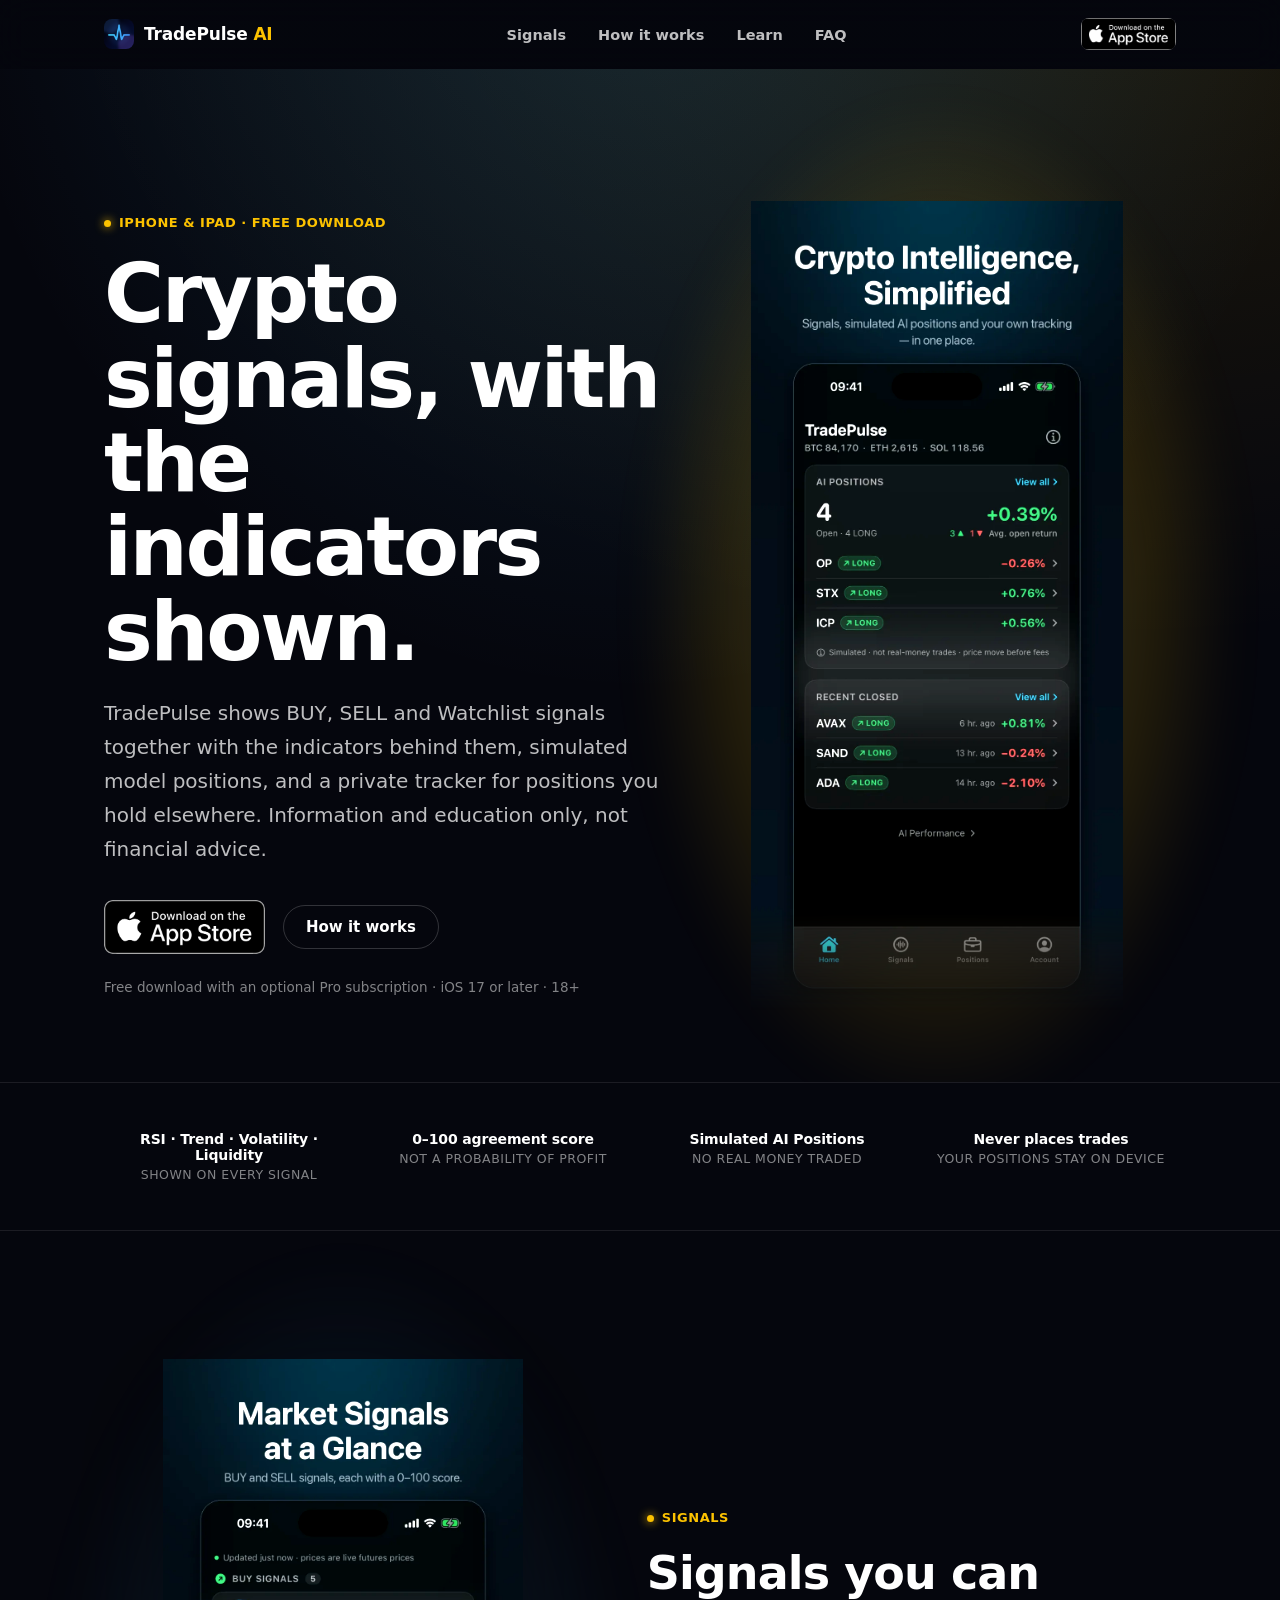
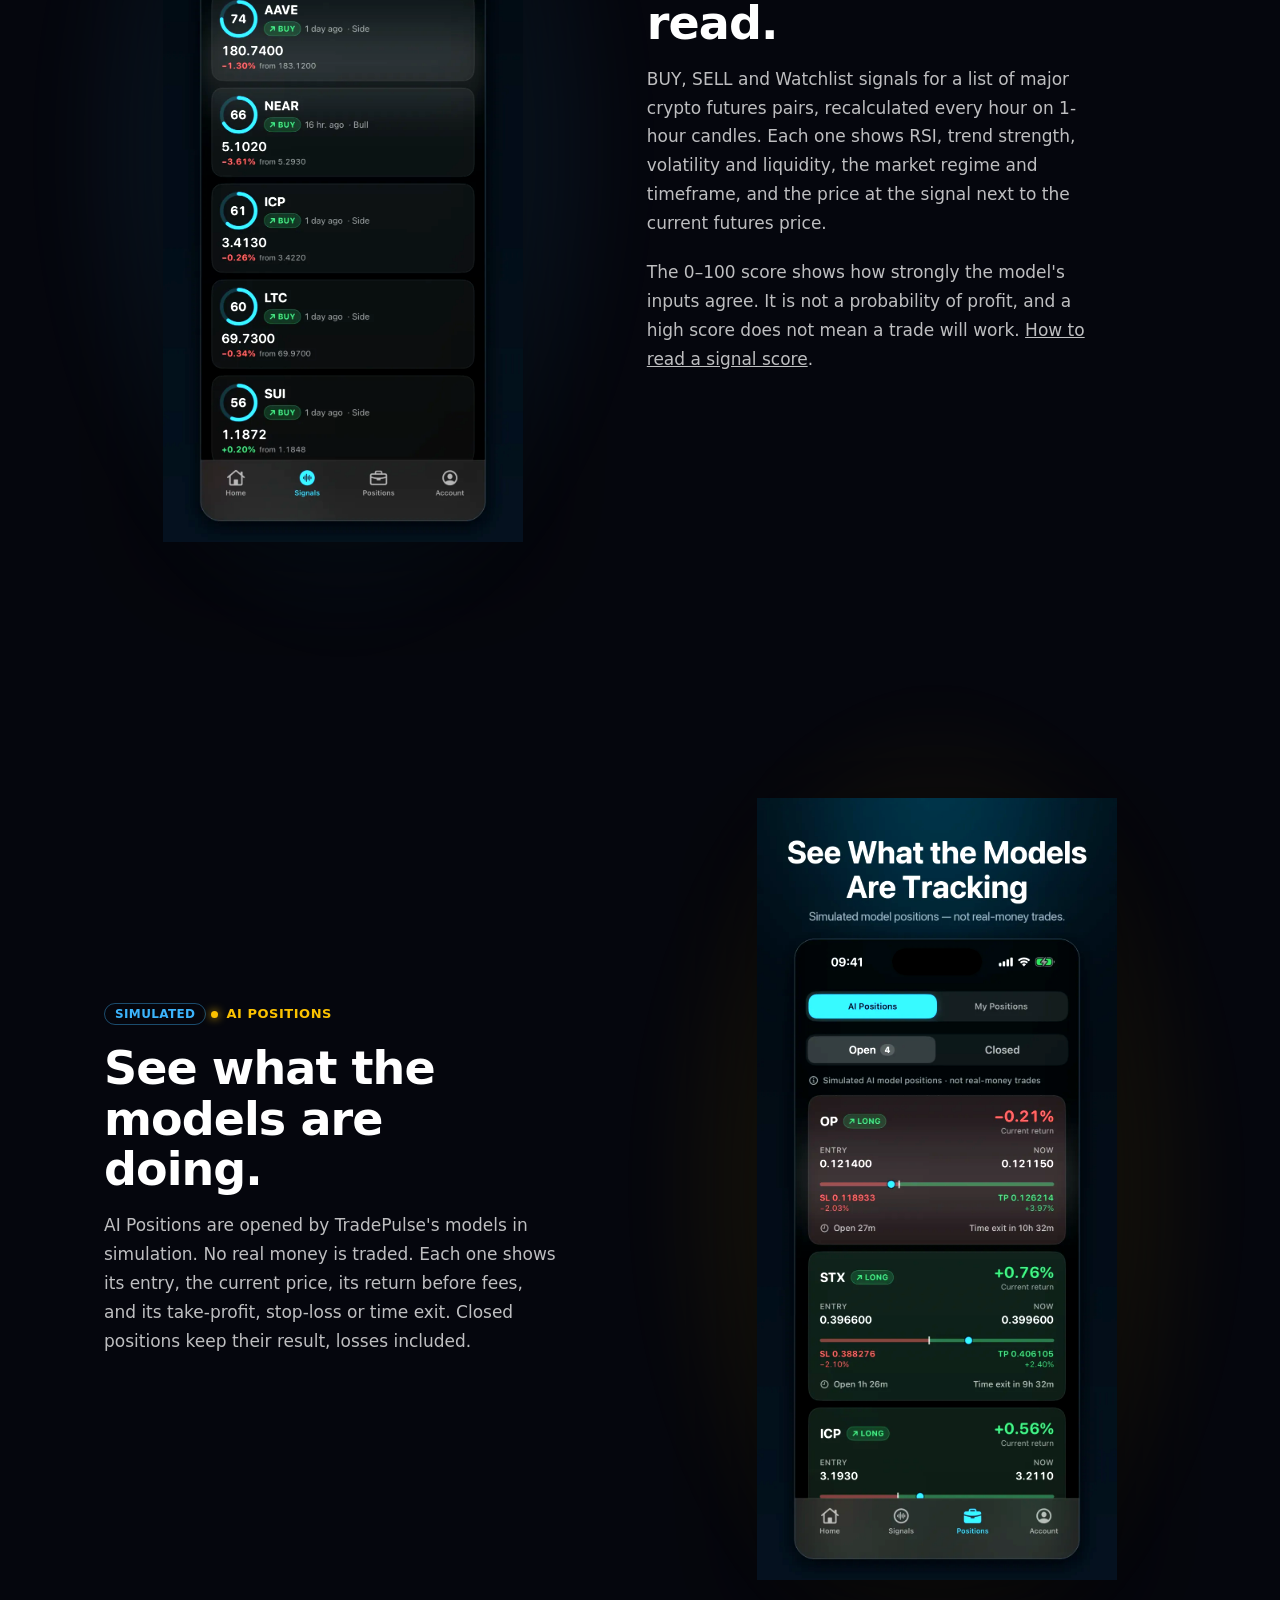
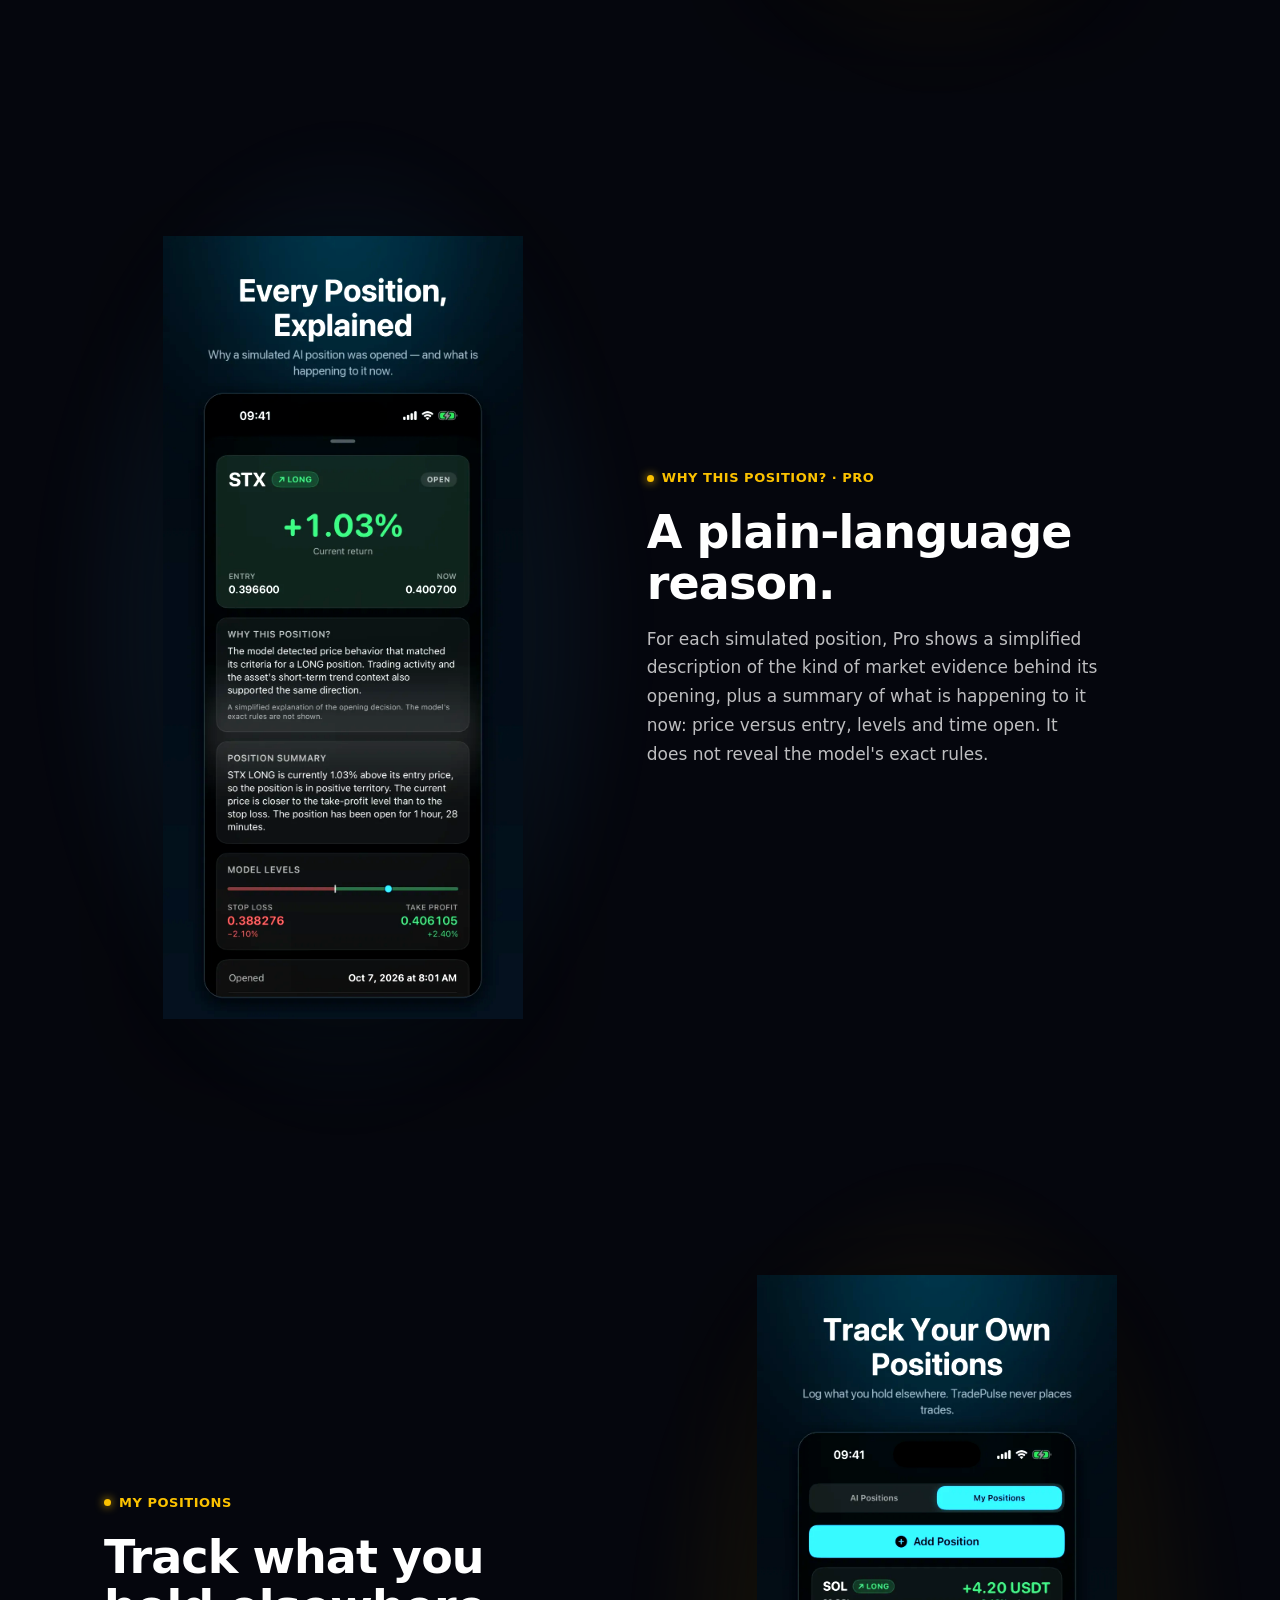
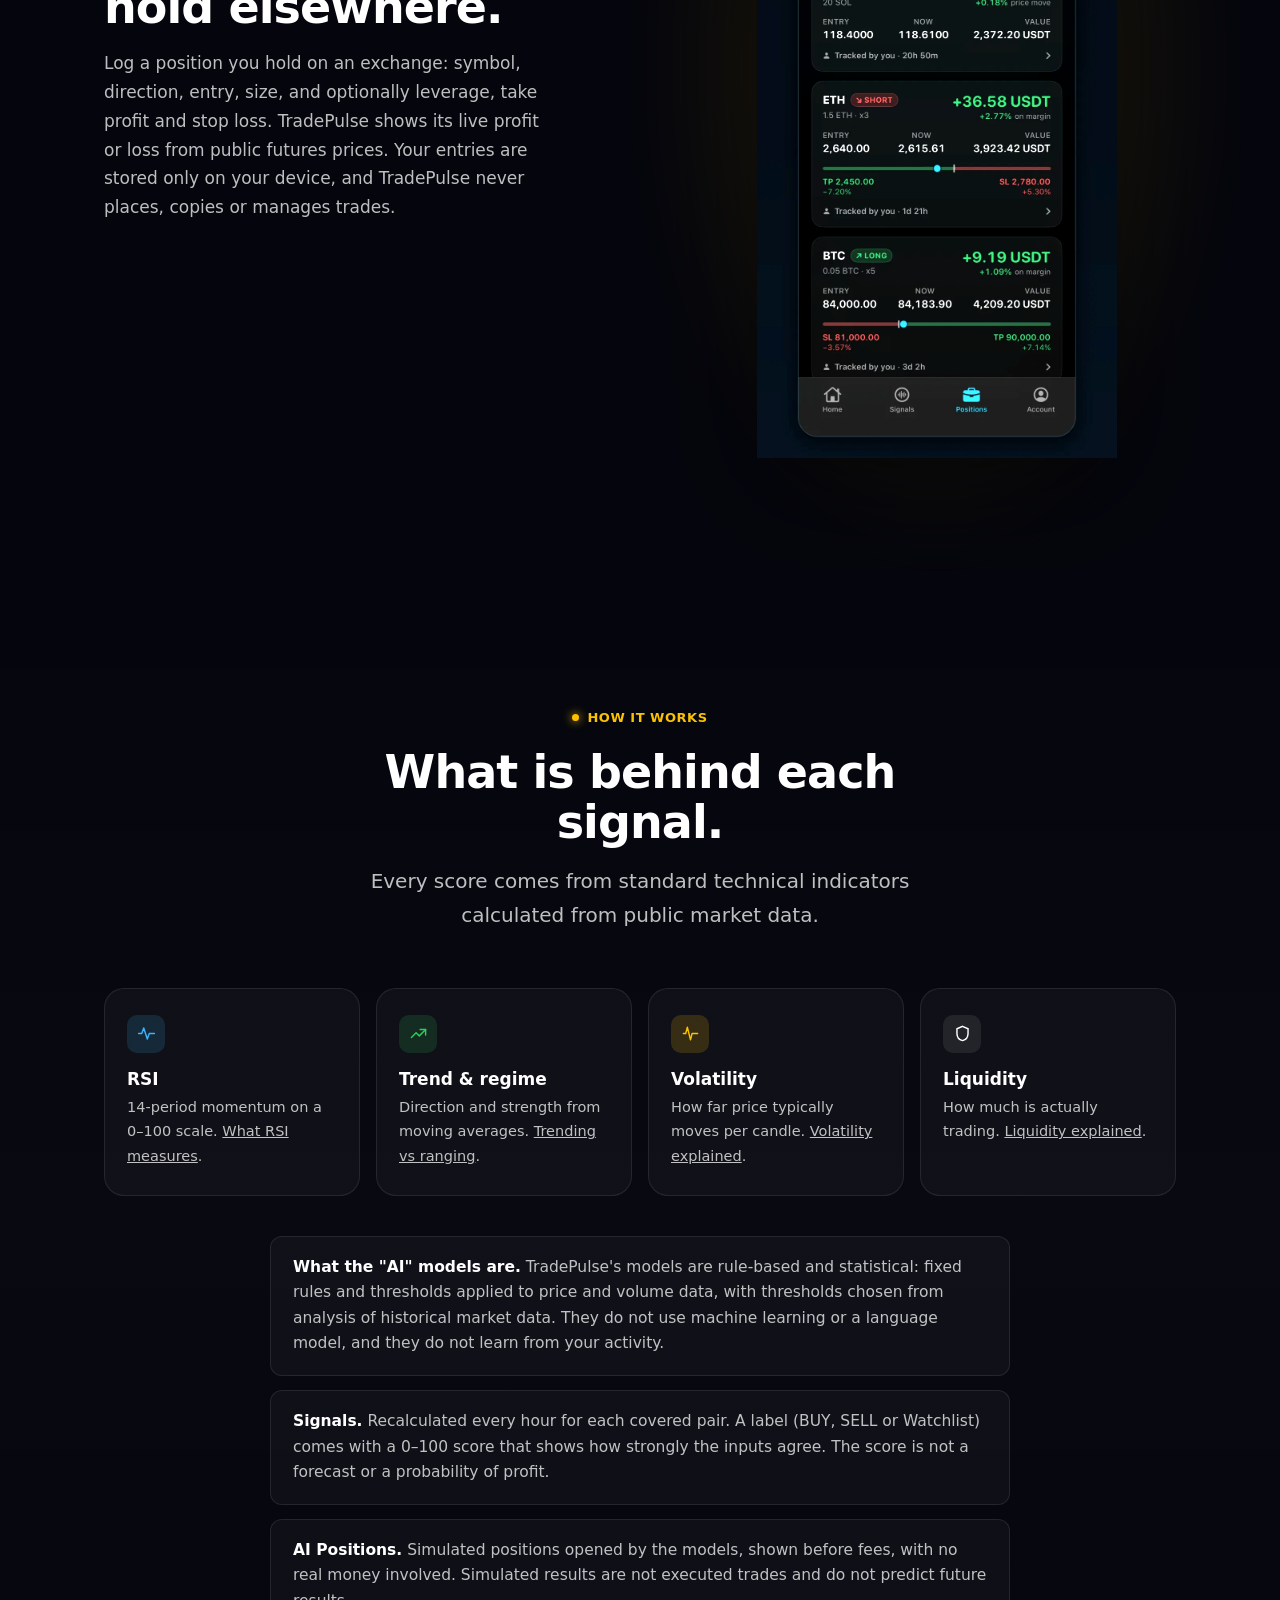
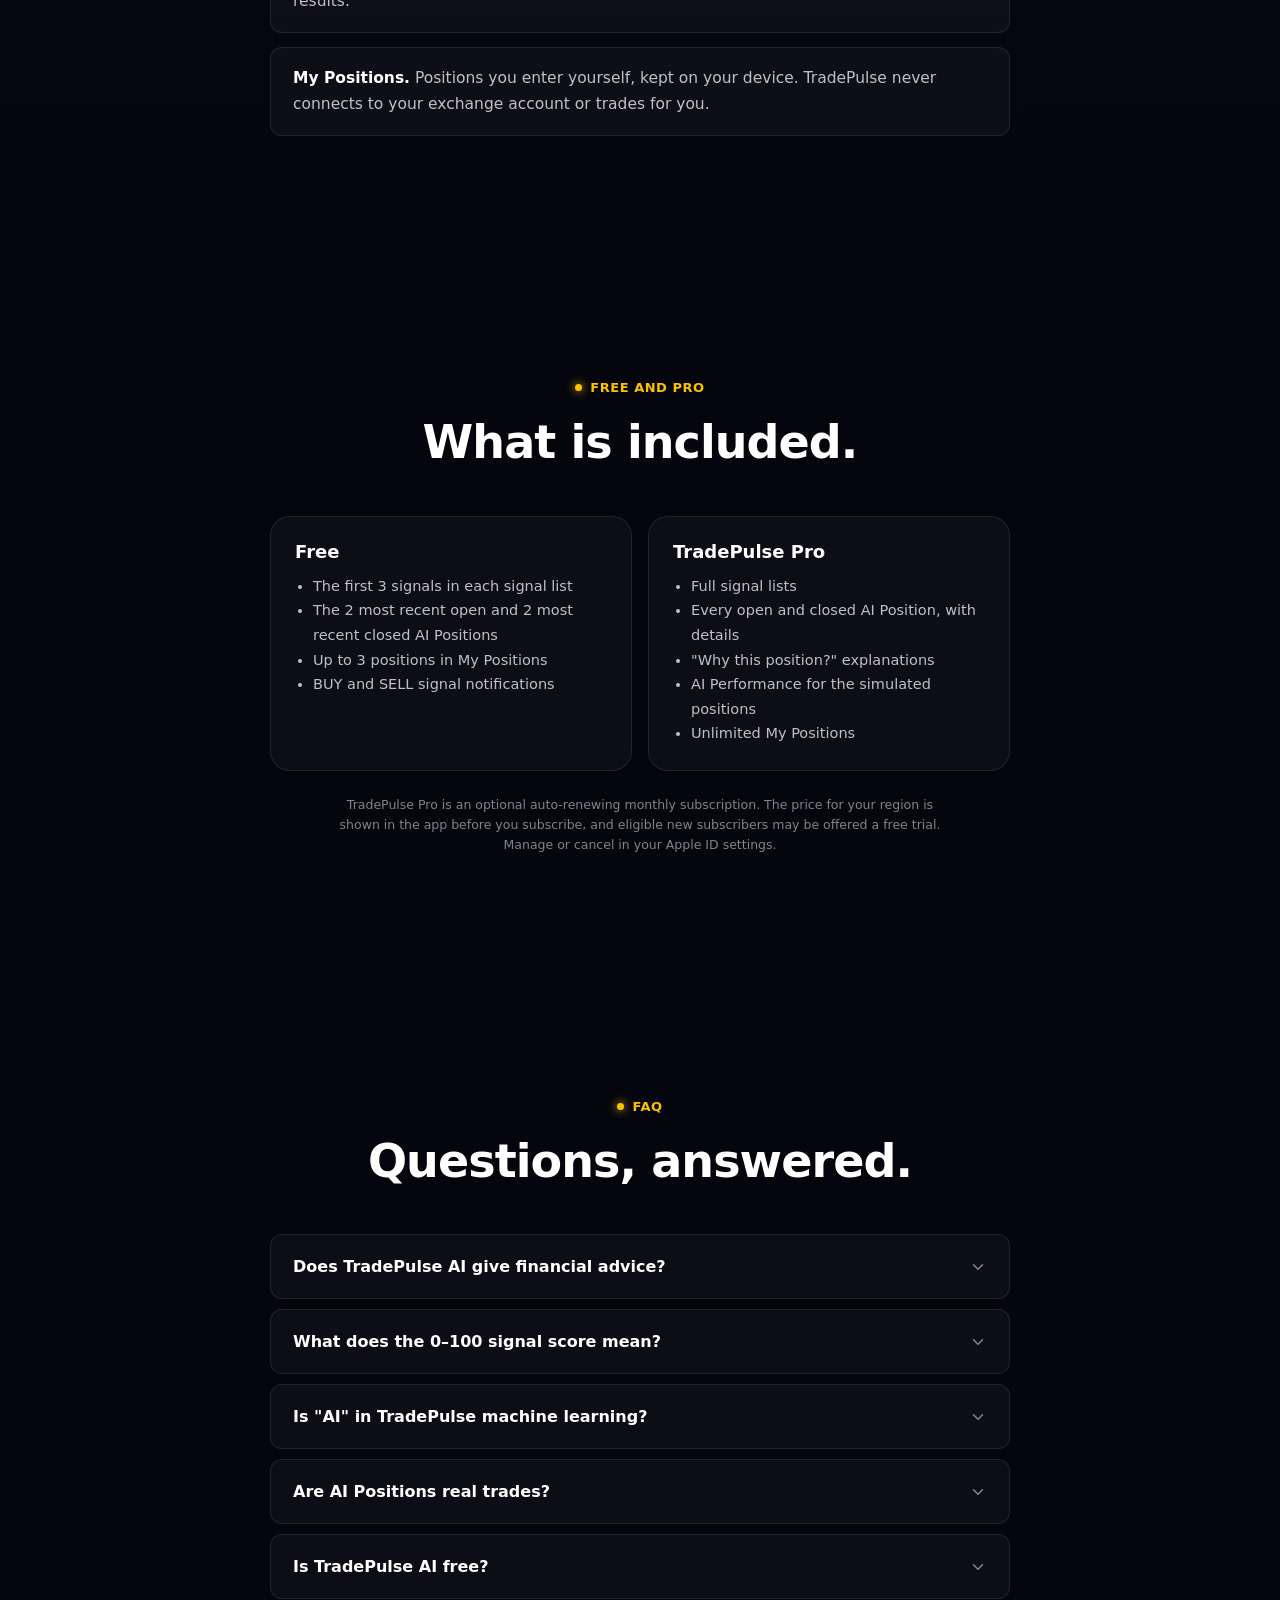
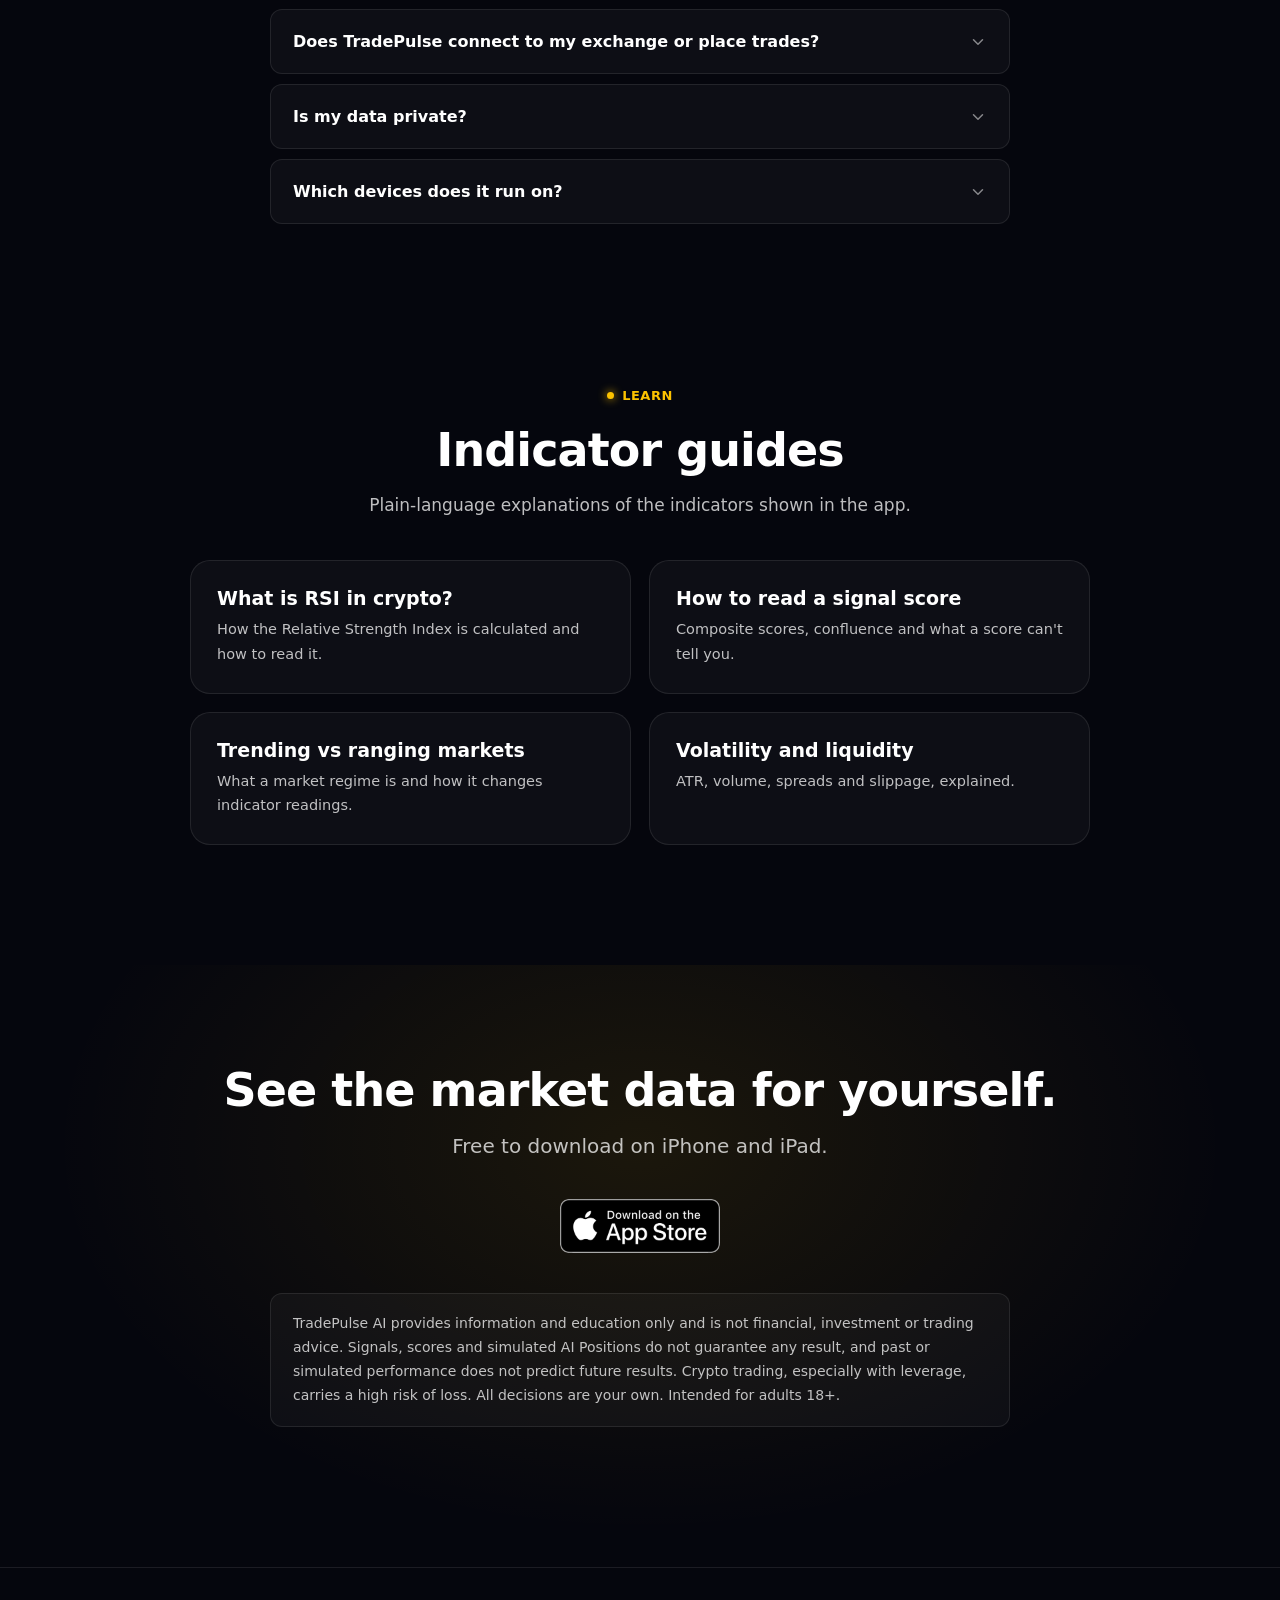
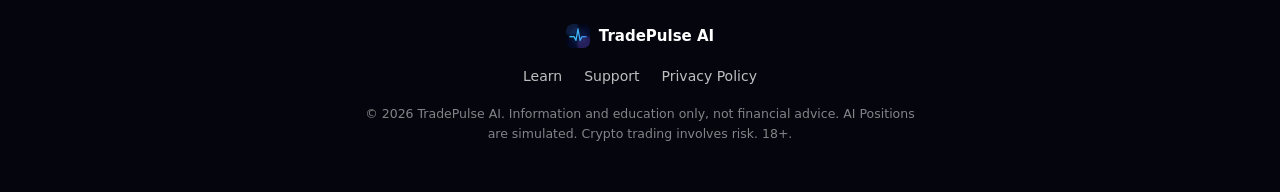
==== commit 0509f452: "SEO + compliance pass: accurate claims, current screenshots, learn guides - Remove misleading claims" ====
--- a/index.html
+++ b/index.html
@@ -3,34 +3,66 @@
 <head>
   <meta charset="UTF-8" />
   <meta name="viewport" content="width=device-width, initial-scale=1.0" />
-  <title>TradePulse AI — Your AI Trading Copilot</title>
-  <meta name="description" content="TradePulse AI scores crypto BUY/SELL signals in real time, tracks every open position live, and explains every trade with entry, target, and stop-loss — before you ever place it." />
+  <title>TradePulse AI: Crypto Signals &amp; Position Tracker for iPhone</title>
+  <meta name="description" content="Free iPhone app: crypto BUY/SELL signals with RSI, trend, volatility and liquidity, a 0–100 agreement score, simulated model positions and a private position tracker." />
   <meta name="theme-color" content="#05060d" />
-  <link rel="canonical" href="https://tradepulseai.app/" />
+  <meta name="apple-itunes-app" content="app-id=6756778055" />
+  <link rel="canonical" href="https://www.tradepulseai.app/" />
   <link rel="icon" type="image/png" href="assets/icons/favicon-32.png" />
   <link rel="apple-touch-icon" href="assets/icons/apple-touch-icon.png" />
 
   <meta property="og:type" content="website" />
   <meta property="og:site_name" content="TradePulse AI" />
-  <meta property="og:title" content="TradePulse AI — Your AI Trading Copilot" />
-  <meta property="og:description" content="Real-time signals, live positions, and full performance history — all in one place." />
-  <meta property="og:url" content="https://tradepulseai.app/" />
-  <meta name="twitter:card" content="summary" />
-  <meta name="twitter:title" content="TradePulse AI — Your AI Trading Copilot" />
-  <meta name="twitter:description" content="Real-time signals, live positions, and full performance history — all in one place." />
+  <meta property="og:title" content="TradePulse AI: Crypto Signal Scores &amp; Position Tracker" />
+  <meta property="og:description" content="Crypto signals with the indicators behind them, simulated model positions and your own position tracking. iPhone and iPad. Not financial advice." />
+  <meta property="og:url" content="https://www.tradepulseai.app/" />
+  <meta property="og:image" content="https://www.tradepulseai.app/assets/img/og-image.jpg" />
+  <meta property="og:image:width" content="1200" />
+  <meta property="og:image:height" content="630" />
+  <meta property="og:image:alt" content="TradePulse AI app icon next to a simulated position card and a signal card" />
+  <meta name="twitter:card" content="summary_large_image" />
+  <meta name="twitter:title" content="TradePulse AI: Crypto Signal Scores &amp; Position Tracker" />
+  <meta name="twitter:description" content="Crypto signals with the indicators behind them, simulated model positions and your own position tracking. Not financial advice." />
+  <meta name="twitter:image" content="https://www.tradepulseai.app/assets/img/og-image.jpg" />
 
   <link rel="stylesheet" href="style.css" />
 
   <script type="application/ld+json">
   {
     "@context": "https://schema.org",
-    "@type": "MobileApplication",
-    "name": "TradePulse AI",
-    "operatingSystem": "iOS",
-    "applicationCategory": "FinanceApplication",
-    "description": "TradePulse AI scores crypto BUY/SELL signals in real time, tracks open positions live, and explains every trade with entry, target, and stop-loss.",
-    "url": "https://tradepulseai.app/",
-    "publisher": { "@type": "Organization", "name": "TradePulse AI" }
+    "@graph": [
+      {
+        "@type": "WebSite",
+        "@id": "https://www.tradepulseai.app/#website",
+        "name": "TradePulse AI",
+        "url": "https://www.tradepulseai.app/",
+        "inLanguage": "en"
+      },
+      {
+        "@type": "MobileApplication",
+        "@id": "https://www.tradepulseai.app/#app",
+        "name": "TradePulse: Crypto Signals AI",
+        "alternateName": "TradePulse AI",
+        "operatingSystem": "iOS 17.0 or later, iPadOS 17.0 or later",
+        "applicationCategory": "FinanceApplication",
+        "description": "Crypto market signals (BUY, SELL and Watchlist) with a 0–100 score showing how strongly the model's inputs agree, RSI, trend strength, volatility and liquidity, simulated model positions (no real money) and on-device tracking of positions you hold elsewhere. Information only, not financial advice.",
+        "url": "https://www.tradepulseai.app/",
+        "installUrl": "https://apps.apple.com/app/tradepulse-crypto-signals-ai/id6756778055",
+        "image": "https://www.tradepulseai.app/assets/icons/icon-512.png",
+        "screenshot": [
+          "https://www.tradepulseai.app/assets/img/screen_01_home.webp",
+          "https://www.tradepulseai.app/assets/img/screen_04_signals.webp",
+          "https://www.tradepulseai.app/assets/img/screen_03_ai_positions.webp"
+        ],
+        "inLanguage": ["en", "fr", "de", "ja", "ko", "pt", "es", "tr"],
+        "offers": {
+          "@type": "Offer",
+          "price": "0",
+          "priceCurrency": "USD",
+          "description": "Free download. TradePulse Pro is an optional auto-renewing monthly in-app subscription."
+        }
+      }
+    ]
   }
   </script>
 </head>
@@ -41,18 +73,19 @@
 
   <header class="nav" id="siteNav">
     <div class="wrap">
-      <a class="brand" href="#main">
+      <a class="brand" href="./">
         <img src="assets/icons/icon-192.png" alt="" width="30" height="30" />
         <span class="word">TradePulse <em>AI</em></span>
       </a>
 
       <ul class="nav-links">
         <li><a href="#signals">Signals</a></li>
-        <li><a href="#trust">How it works</a></li>
+        <li><a href="#how">How it works</a></li>
+        <li><a href="learn/">Learn</a></li>
         <li><a href="#faq">FAQ</a></li>
       </ul>
 
-      <a class="badge-link is-small" href="https://apps.apple.com/us/app/tradepulse-ai/id6756778055" aria-label="Download on the App Store">
+      <a class="badge-link is-small" href="https://apps.apple.com/app/tradepulse-crypto-signals-ai/id6756778055?ct=web-home&amp;mt=8" data-ct="web-home" aria-label="Download TradePulse AI on the App Store">
         <img src="assets/img/app_store_badge.png" alt="Download on the App Store" width="480" height="161" />
       </a>
     </div>
@@ -62,21 +95,21 @@
     <section class="hero">
       <div class="wrap hero-grid">
         <div class="hero-copy">
-          <p class="kicker">Now on the App Store</p>
-          <h1>Your AI<br />Trading Copilot.</h1>
-          <p class="lede">Real-time signals, positions, and performance — all in one place. TradePulse AI reads the market so you don't have to guess.</p>
+          <p class="kicker">iPhone &amp; iPad · Free download</p>
+          <h1>Crypto signals, with the indicators shown.</h1>
+          <p class="lede">TradePulse shows BUY, SELL and Watchlist signals together with the indicators behind them, simulated model positions, and a private tracker for positions you hold elsewhere. Information and education only, not financial advice.</p>
 
           <div class="hero-actions">
-            <a class="badge-link is-large" href="https://apps.apple.com/us/app/tradepulse-ai/id6756778055" aria-label="Download on the App Store">
+            <a class="badge-link is-large" href="https://apps.apple.com/app/tradepulse-crypto-signals-ai/id6756778055?ct=web-home&amp;mt=8" data-ct="web-home" aria-label="Download TradePulse AI on the App Store">
               <img src="assets/img/app_store_badge.png" alt="Download on the App Store" width="480" height="161" />
             </a>
-            <a class="btn-ghost" href="#signals">See it in action</a>
-          </div>
-          <p class="hero-note">Free to download · iPhone &amp; iPad</p>
+            <a class="btn-ghost" href="#how">How it works</a>
+          </div>
+          <p class="hero-note">Free download with an optional Pro subscription · iOS 17 or later · 18+</p>
         </div>
 
         <div class="hero-visual reveal">
-          <img src="assets/img/01_hero_dashboard.webp" alt="TradePulse AI dashboard showing today's performance, active positions, and recent closed trades" width="900" height="1556" />
+          <img src="assets/img/screen_01_home.webp" alt="TradePulse home screen listing open simulated AI positions, recent closed ones and a label reading simulated, not real-money trades" width="900" height="1957" />
         </div>
       </div>
     </section>
@@ -85,19 +118,19 @@
       <div class="wrap">
         <div class="strip-item">
           <div class="value">RSI · Trend · Volatility · Liquidity</div>
-          <div class="label">Every score, explained</div>
+          <div class="label">Shown on every signal</div>
         </div>
         <div class="strip-item">
-          <div class="value">Entry, Target &amp; Stop-Loss</div>
-          <div class="label">On every signal</div>
+          <div class="value">0–100 agreement score</div>
+          <div class="label">Not a probability of profit</div>
         </div>
         <div class="strip-item">
-          <div class="value">Updated by the second</div>
-          <div class="label">Live position tracking</div>
+          <div class="value">Simulated AI Positions</div>
+          <div class="label">No real money traded</div>
         </div>
         <div class="strip-item">
-          <div class="value">iPhone &amp; iPad</div>
-          <div class="label">Built natively for iOS</div>
+          <div class="value">Never places trades</div>
+          <div class="label">Your positions stay on device</div>
         </div>
       </div>
     </section>
@@ -105,12 +138,13 @@
     <section class="feature" id="signals">
       <div class="wrap feature-grid">
         <div class="feature-media feature-media--blue reveal">
-          <img src="assets/img/02_ai_buy_signals.webp" alt="TradePulse AI buy signals list, each scored 0 to 100 with a strength rating" width="900" height="1556" loading="lazy" />
+          <img src="assets/img/screen_04_signals.webp" alt="TradePulse signals list: BUY signals for several coins, each with a 0 to 100 score, the price at signal and the move since" width="900" height="1957" loading="lazy" />
         </div>
         <div class="feature-copy reveal">
           <p class="kicker">Signals</p>
-          <h2>Never miss a move.</h2>
-          <p>AI-scored BUY signals the moment they qualify — ranked by strength, so you know which ones matter most.</p>
+          <h2>Signals you can read.</h2>
+          <p>BUY, SELL and Watchlist signals for a list of major crypto futures pairs, recalculated every hour on 1-hour candles. Each one shows RSI, trend strength, volatility and liquidity, the market regime and timeframe, and the price at the signal next to the current futures price.</p>
+          <p>The 0–100 score shows how strongly the model's inputs agree. It is not a probability of profit, and a high score does not mean a trade will work. <a href="learn/crypto-signal-score-confluence.html">How to read a signal score</a>.</p>
         </div>
       </div>
     </section>
@@ -118,12 +152,13 @@
     <section class="feature is-reversed">
       <div class="wrap feature-grid">
         <div class="feature-media feature-media--gold reveal">
-          <img src="assets/img/03_signal_detail.webp" alt="TradePulse AI signal detail screen showing a 92 strong confidence score, take profit, stop loss, RSI, trend strength, volatility and liquidity" width="900" height="1556" loading="lazy" />
+          <img src="assets/img/screen_03_ai_positions.webp" alt="TradePulse AI Positions tab with open simulated positions, each showing entry, current price, stop loss, take profit and time exit" width="900" height="1957" loading="lazy" />
         </div>
         <div class="feature-copy reveal">
-          <p class="kicker">Transparency</p>
-          <h2>Every signal, fully explained.</h2>
-          <p>Entry, target, and stop-loss — before you ever place a trade. No black box: every score breaks down into RSI, trend strength, volatility, and liquidity.</p>
+          <span class="tag-sim">Simulated</span>
+          <p class="kicker">AI Positions</p>
+          <h2>See what the models are doing.</h2>
+          <p>AI Positions are opened by TradePulse's models in simulation. No real money is traded. Each one shows its entry, the current price, its return before fees, and its take-profit, stop-loss or time exit. Closed positions keep their result, losses included.</p>
         </div>
       </div>
     </section>
@@ -131,12 +166,12 @@
     <section class="feature">
       <div class="wrap feature-grid">
         <div class="feature-media feature-media--blue reveal">
-          <img src="assets/img/04_trades_open.webp" alt="TradePulse AI open positions screen with live entry price, current price, and PnL for each trade" width="900" height="1556" loading="lazy" />
+          <img src="assets/img/screen_02_position_detail.webp" alt="TradePulse simulated position detail with a Why this position explanation, a live position summary and the model's levels" width="900" height="1957" loading="lazy" />
         </div>
         <div class="feature-copy reveal">
-          <p class="kicker">Positions</p>
-          <h2>Track every trade, live.</h2>
-          <p>Real-time PnL on every open position, updated by the second — entry, size, leverage, target, and stop, all in view at once.</p>
+          <p class="kicker">Why this position? · Pro</p>
+          <h2>A plain-language reason.</h2>
+          <p>For each simulated position, Pro shows a simplified description of the kind of market evidence behind its opening, plus a summary of what is happening to it now: price versus entry, levels and time open. It does not reveal the model's exact rules.</p>
         </div>
       </div>
     </section>
@@ -144,77 +179,84 @@
     <section class="feature is-reversed">
       <div class="wrap feature-grid">
         <div class="feature-media feature-media--gold reveal">
-          <img src="assets/img/05_trades_closed.webp" alt="TradePulse AI closed trades history showing win rate, total PnL, and per-trade results" width="900" height="1556" loading="lazy" />
+          <img src="assets/img/screen_05_my_positions.webp" alt="TradePulse My Positions tab with positions entered by the user, showing entry, live price, value and profit or loss in USDT" width="900" height="1957" loading="lazy" />
         </div>
         <div class="feature-copy reveal">
-          <p class="kicker">History</p>
-          <h2>A record you can check.</h2>
-          <p>Every closed trade, logged — entry, exit, ROI, and holding time. Nothing hidden, nothing summarized away.</p>
-        </div>
-      </div>
-    </section>
-
-    <section class="more">
-      <div class="wrap">
-        <div class="more-grid">
-          <div class="more-card reveal">
-            <div class="more-media">
-              <img src="assets/img/06_ai_market_scanning.webp" alt="TradePulse AI scanning the market with a countdown to the next scan and an option to enable notifications" width="900" height="1556" loading="lazy" />
-            </div>
-            <div class="more-copy">
-              <p class="kicker">Always on</p>
-              <h3>Always watching the market.</h3>
-              <p>The model keeps scanning in the background, even on quiet days. Turn on notifications and you won't need to check back at all.</p>
-            </div>
-          </div>
-          <div class="more-card reveal">
-            <div class="more-media">
-              <img src="assets/img/07_premium_features.webp" alt="TradePulse AI performance history screen with Today, Yesterday, 7 Days, 30 Days and All Time ranges" width="900" height="1556" loading="lazy" />
-            </div>
-            <div class="more-copy">
-              <p class="kicker">TradePulse Pro</p>
-              <h3>Unlock the full picture.</h3>
-              <p>Complete performance history, every range, every trade. Core signals are free — Pro unlocks full history, alerts, and deeper insights.</p>
-            </div>
-          </div>
-        </div>
-      </div>
-    </section>
-
-    <section class="trust" id="trust">
+          <p class="kicker">My Positions</p>
+          <h2>Track what you hold elsewhere.</h2>
+          <p>Log a position you hold on an exchange: symbol, direction, entry, size, and optionally leverage, take profit and stop loss. TradePulse shows its live profit or loss from public futures prices. Your entries are stored only on your device, and TradePulse never places, copies or manages trades.</p>
+        </div>
+      </div>
+    </section>
+
+    <section class="trust" id="how">
       <div class="wrap">
         <div class="trust-head reveal">
           <p class="kicker">How it works</p>
-          <h2>Built to be understood, not just trusted.</h2>
-          <p class="lede">Every score you see traces back to real technical analysis — not a mystery algorithm.</p>
+          <h2>What is behind each signal.</h2>
+          <p class="lede">Every score comes from standard technical indicators calculated from public market data.</p>
         </div>
 
         <div class="trust-grid reveal">
           <div class="trust-card c-rsi">
-            <div class="icon"><svg viewBox="0 0 24 24" fill="none" stroke="currentColor" stroke-width="1.8"><path d="M2 12h4l2.5-7L13 19l2.5-7H22" stroke-linecap="round" stroke-linejoin="round"/></svg></div>
+            <div class="icon"><svg viewBox="0 0 24 24" fill="none" stroke="currentColor" stroke-width="1.8" aria-hidden="true"><path d="M2 12h4l2.5-7L13 19l2.5-7H22" stroke-linecap="round" stroke-linejoin="round"/></svg></div>
             <h3>RSI</h3>
-            <p>Momentum, measured — is a move overextended or just getting started.</p>
+            <p>14-period momentum on a 0–100 scale. <a href="learn/what-is-rsi-crypto.html">What RSI measures</a>.</p>
           </div>
           <div class="trust-card c-trend">
-            <div class="icon"><svg viewBox="0 0 24 24" fill="none" stroke="currentColor" stroke-width="1.8"><path d="M3 17l6-6 4 4 8-8" stroke-linecap="round" stroke-linejoin="round"/><path d="M14 7h7v7" stroke-linecap="round" stroke-linejoin="round"/></svg></div>
-            <h3>Trend Strength</h3>
-            <p>How convincingly price is moving in one direction.</p>
+            <div class="icon"><svg viewBox="0 0 24 24" fill="none" stroke="currentColor" stroke-width="1.8" aria-hidden="true"><path d="M3 17l6-6 4 4 8-8" stroke-linecap="round" stroke-linejoin="round"/><path d="M14 7h7v7" stroke-linecap="round" stroke-linejoin="round"/></svg></div>
+            <h3>Trend &amp; regime</h3>
+            <p>Direction and strength from moving averages. <a href="learn/crypto-market-regime-trending-vs-ranging.html">Trending vs ranging</a>.</p>
           </div>
           <div class="trust-card c-vol">
-            <div class="icon"><svg viewBox="0 0 24 24" fill="none" stroke="currentColor" stroke-width="1.8"><path d="M3 12h3l2-8 4 16 2-8h7" stroke-linecap="round" stroke-linejoin="round"/></svg></div>
+            <div class="icon"><svg viewBox="0 0 24 24" fill="none" stroke="currentColor" stroke-width="1.8" aria-hidden="true"><path d="M3 12h3l2-8 4 16 2-8h7" stroke-linecap="round" stroke-linejoin="round"/></svg></div>
             <h3>Volatility</h3>
-            <p>How much a symbol is really moving right now.</p>
+            <p>How far price typically moves per candle. <a href="learn/crypto-volatility-and-liquidity.html">Volatility explained</a>.</p>
           </div>
           <div class="trust-card c-liq">
-            <div class="icon"><svg viewBox="0 0 24 24" fill="none" stroke="currentColor" stroke-width="1.8"><path d="M12 3l7 3v6c0 4.5-3 8-7 9-4-1-7-4.5-7-9V6l7-3z"/></svg></div>
+            <div class="icon"><svg viewBox="0 0 24 24" fill="none" stroke="currentColor" stroke-width="1.8" aria-hidden="true"><path d="M12 3l7 3v6c0 4.5-3 8-7 9-4-1-7-4.5-7-9V6l7-3z"/></svg></div>
             <h3>Liquidity</h3>
-            <p>Whether there's real depth behind the move.</p>
-          </div>
-        </div>
-
-        <div class="trust-foot reveal">
-          <p class="disclaimer">TradePulse AI is an informational tool, not financial advice. Cryptocurrency trading involves risk, and past performance does not guarantee future results. See our <a href="privacy.html">Privacy Policy</a> for how your data is handled.</p>
-        </div>
+            <p>How much is actually trading. <a href="learn/crypto-volatility-and-liquidity.html">Liquidity explained</a>.</p>
+          </div>
+        </div>
+
+        <ul class="how-list reveal" style="margin-top:40px">
+          <li><strong>What the "AI" models are.</strong> TradePulse's models are rule-based and statistical: fixed rules and thresholds applied to price and volume data, with thresholds chosen from analysis of historical market data. They do not use machine learning or a language model, and they do not learn from your activity.</li>
+          <li><strong>Signals.</strong> Recalculated every hour for each covered pair. A label (BUY, SELL or Watchlist) comes with a 0–100 score that shows how strongly the inputs agree. The score is not a forecast or a probability of profit.</li>
+          <li><strong>AI Positions.</strong> Simulated positions opened by the models, shown before fees, with no real money involved. Simulated results are not executed trades and do not predict future results.</li>
+          <li><strong>My Positions.</strong> Positions you enter yourself, kept on your device. TradePulse never connects to your exchange account or trades for you.</li>
+        </ul>
+      </div>
+    </section>
+
+    <section class="faq-section" id="pro">
+      <div class="wrap">
+        <div class="faq-head reveal">
+          <p class="kicker">Free and Pro</p>
+          <h2>What is included.</h2>
+        </div>
+        <div class="plans reveal">
+          <div class="plan">
+            <h3>Free</h3>
+            <ul>
+              <li>The first 3 signals in each signal list</li>
+              <li>The 2 most recent open and 2 most recent closed AI Positions</li>
+              <li>Up to 3 positions in My Positions</li>
+              <li>BUY and SELL signal notifications</li>
+            </ul>
+          </div>
+          <div class="plan">
+            <h3>TradePulse Pro</h3>
+            <ul>
+              <li>Full signal lists</li>
+              <li>Every open and closed AI Position, with details</li>
+              <li>"Why this position?" explanations</li>
+              <li>AI Performance for the simulated positions</li>
+              <li>Unlimited My Positions</li>
+            </ul>
+          </div>
+        </div>
+        <p class="disclaimer" style="margin:24px auto 0;text-align:center">TradePulse Pro is an optional auto-renewing monthly subscription. The price for your region is shown in the app before you subscribe, and eligible new subscribers may be offered a free trial. Manage or cancel in your Apple ID settings.</p>
       </div>
     </section>
 
@@ -228,51 +270,90 @@
         <div class="faq-list reveal">
           <details>
             <summary>Does TradePulse AI give financial advice?
-              <svg class="chevron" viewBox="0 0 24 24" fill="none" stroke="currentColor" stroke-width="2"><path d="M6 9l6 6 6-6" stroke-linecap="round" stroke-linejoin="round"/></svg>
-            </summary>
-            <p>No. TradePulse AI is an informational and educational tool that analyzes market data. It does not constitute financial advice, and every trading decision remains yours.</p>
-          </details>
-
-          <details>
-            <summary>What actually powers the signal score?
-              <svg class="chevron" viewBox="0 0 24 24" fill="none" stroke="currentColor" stroke-width="2"><path d="M6 9l6 6 6-6" stroke-linecap="round" stroke-linejoin="round"/></svg>
-            </summary>
-            <p>Every score is built from RSI, trend strength, volatility, and liquidity, combined into a single 0–100 confidence rating with a suggested entry, target, and stop-loss.</p>
+              <svg class="chevron" viewBox="0 0 24 24" fill="none" stroke="currentColor" stroke-width="2" aria-hidden="true"><path d="M6 9l6 6 6-6" stroke-linecap="round" stroke-linejoin="round"/></svg>
+            </summary>
+            <p>No. TradePulse AI provides market information and education only. It does not know your finances or goals, it does not give personal recommendations, and every decision is your own.</p>
+          </details>
+
+          <details>
+            <summary>What does the 0–100 signal score mean?
+              <svg class="chevron" viewBox="0 0 24 24" fill="none" stroke="currentColor" stroke-width="2" aria-hidden="true"><path d="M6 9l6 6 6-6" stroke-linecap="round" stroke-linejoin="round"/></svg>
+            </summary>
+            <p>It shows how strongly the model's inputs (trend, volatility, liquidity, RSI and MACD momentum) line up with the conditions the model looks for. It is not a probability of profit and not a prediction. See <a href="learn/crypto-signal-score-confluence.html">how to read a signal score</a>.</p>
+          </details>
+
+          <details>
+            <summary>Is "AI" in TradePulse machine learning?
+              <svg class="chevron" viewBox="0 0 24 24" fill="none" stroke="currentColor" stroke-width="2" aria-hidden="true"><path d="M6 9l6 6 6-6" stroke-linecap="round" stroke-linejoin="round"/></svg>
+            </summary>
+            <p>No. "AI Positions" and "AI Performance" are feature names for the output of rule-based, statistical models: fixed rules and thresholds applied to price and volume data. They do not use machine learning or a language model.</p>
+          </details>
+
+          <details>
+            <summary>Are AI Positions real trades?
+              <svg class="chevron" viewBox="0 0 24 24" fill="none" stroke="currentColor" stroke-width="2" aria-hidden="true"><path d="M6 9l6 6 6-6" stroke-linecap="round" stroke-linejoin="round"/></svg>
+            </summary>
+            <p>No. They are simulated positions opened by the models. No real money is traded, returns are shown before fees, and simulated results do not guarantee or predict future results.</p>
           </details>
 
           <details>
             <summary>Is TradePulse AI free?
-              <svg class="chevron" viewBox="0 0 24 24" fill="none" stroke="currentColor" stroke-width="2"><path d="M6 9l6 6 6-6" stroke-linecap="round" stroke-linejoin="round"/></svg>
-            </summary>
-            <p>Yes — signals, live positions, and today's performance are free. TradePulse Pro is an optional upgrade that unlocks full performance history and alerts.</p>
+              <svg class="chevron" viewBox="0 0 24 24" fill="none" stroke="currentColor" stroke-width="2" aria-hidden="true"><path d="M6 9l6 6 6-6" stroke-linecap="round" stroke-linejoin="round"/></svg>
+            </summary>
+            <p>The app is free to download and includes a limited set of signals, AI Positions and My Positions. TradePulse Pro is an optional monthly subscription that unlocks full lists, position details, "Why this position?" and AI Performance.</p>
+          </details>
+
+          <details>
+            <summary>Does TradePulse connect to my exchange or place trades?
+              <svg class="chevron" viewBox="0 0 24 24" fill="none" stroke="currentColor" stroke-width="2" aria-hidden="true"><path d="M6 9l6 6 6-6" stroke-linecap="round" stroke-linejoin="round"/></svg>
+            </summary>
+            <p>No. There is no exchange login. Positions you add to My Positions are stored on your device, and TradePulse never places, copies or manages trades.</p>
           </details>
 
           <details>
             <summary>Is my data private?
-              <svg class="chevron" viewBox="0 0 24 24" fill="none" stroke="currentColor" stroke-width="2"><path d="M6 9l6 6 6-6" stroke-linecap="round" stroke-linejoin="round"/></svg>
-            </summary>
-            <p>We don't sell, rent, or trade your personal data. See the <a href="privacy.html">Privacy Policy</a> for the full details on what's collected.</p>
+              <svg class="chevron" viewBox="0 0 24 24" fill="none" stroke="currentColor" stroke-width="2" aria-hidden="true"><path d="M6 9l6 6 6-6" stroke-linecap="round" stroke-linejoin="round"/></svg>
+            </summary>
+            <p>We don't sell, rent, or trade your personal data. See the <a href="privacy.html">Privacy Policy</a> for details on what is collected.</p>
           </details>
 
           <details>
             <summary>Which devices does it run on?
-              <svg class="chevron" viewBox="0 0 24 24" fill="none" stroke="currentColor" stroke-width="2"><path d="M6 9l6 6 6-6" stroke-linecap="round" stroke-linejoin="round"/></svg>
-            </summary>
-            <p>TradePulse AI is built natively for iPhone and iPad, available now on the App Store.</p>
-          </details>
+              <svg class="chevron" viewBox="0 0 24 24" fill="none" stroke="currentColor" stroke-width="2" aria-hidden="true"><path d="M6 9l6 6 6-6" stroke-linecap="round" stroke-linejoin="round"/></svg>
+            </summary>
+            <p>iPhone and iPad running iOS or iPadOS 17 or later. The app is available in English, French, German, Japanese, Korean, Portuguese, Spanish and Turkish.</p>
+          </details>
+        </div>
+      </div>
+    </section>
+
+    <section class="learn-section">
+      <div class="wrap">
+        <div class="section-head reveal">
+          <p class="kicker">Learn</p>
+          <h2>Indicator guides</h2>
+          <p>Plain-language explanations of the indicators shown in the app.</p>
+        </div>
+        <div class="learn-grid reveal">
+          <a class="learn-card" href="learn/what-is-rsi-crypto.html"><h3>What is RSI in crypto?</h3><p>How the Relative Strength Index is calculated and how to read it.</p></a>
+          <a class="learn-card" href="learn/crypto-signal-score-confluence.html"><h3>How to read a signal score</h3><p>Composite scores, confluence and what a score can't tell you.</p></a>
+          <a class="learn-card" href="learn/crypto-market-regime-trending-vs-ranging.html"><h3>Trending vs ranging markets</h3><p>What a market regime is and how it changes indicator readings.</p></a>
+          <a class="learn-card" href="learn/crypto-volatility-and-liquidity.html"><h3>Volatility and liquidity</h3><p>ATR, volume, spreads and slippage, explained.</p></a>
         </div>
       </div>
     </section>
 
     <section class="closing">
       <div class="wrap">
-        <a class="closing-card-link reveal" href="https://apps.apple.com/us/app/tradepulse-ai/id6756778055" aria-label="Download TradePulse AI on the App Store">
-          <img class="closing-card" src="assets/img/08_ending_card.webp" alt="TradePulse AI — Your AI Trading Copilot" width="700" height="1521" loading="lazy" />
-        </a>
-        <h2>Trade with clarity.</h2>
-        <p class="lede">Download TradePulse AI and see what the market is actually doing.</p>
+        <h2>See the market data for yourself.</h2>
+        <p class="lede">Free to download on iPhone and iPad.</p>
         <div class="closing-actions">
-          <a class="text-link" href="https://apps.apple.com/us/app/tradepulse-ai/id6756778055">Download on the App Store <span aria-hidden="true">→</span></a>
+          <a class="badge-link is-large" href="https://apps.apple.com/app/tradepulse-crypto-signals-ai/id6756778055?ct=web-home&amp;mt=8" data-ct="web-home" aria-label="Download TradePulse AI on the App Store">
+            <img src="assets/img/app_store_badge.png" alt="Download on the App Store" width="480" height="161" />
+          </a>
+        </div>
+        <div class="notice" style="margin-top:40px;text-align:left">
+          <p>TradePulse AI provides information and education only and is not financial, investment or trading advice. Signals, scores and simulated AI Positions do not guarantee any result, and past or simulated performance does not predict future results. Crypto trading, especially with leverage, carries a high risk of loss. All decisions are your own. Intended for adults 18+.</p>
         </div>
       </div>
     </section>
@@ -280,15 +361,16 @@
 
   <footer>
     <div class="wrap">
-      <a class="footer-brand" href="#main">
+      <a class="footer-brand" href="./">
         <img src="assets/icons/icon-192.png" alt="" width="24" height="24" />
         TradePulse AI
       </a>
       <div class="footer-links">
+        <a href="learn/">Learn</a>
         <a href="support.html">Support</a>
         <a href="privacy.html">Privacy Policy</a>
       </div>
-      <p class="footer-fine">© <span id="year"></span> TradePulse AI. All rights reserved. Not financial advice — cryptocurrency trading involves risk.</p>
+      <p class="footer-fine">© <span id="year">2026</span> TradePulse AI. Information and education only, not financial advice. AI Positions are simulated. Crypto trading involves risk. 18+.</p>
     </div>
   </footer>
 
--- a/style.css
+++ b/style.css
@@ -865,3 +865,256 @@
   font-size: 21px;
   margin-top: 40px;
 }
+
+/* =========================================================
+   SHARED NOTES / DISCLOSURES
+   ========================================================= */
+
+.notice {
+  max-width: 740px;
+  margin: 0 auto;
+  padding: 18px 22px;
+  border: 1px solid var(--border);
+  border-radius: var(--radius-s);
+  background: var(--surface);
+}
+.notice p {
+  font-size: 14px;
+  margin: 0;
+  color: var(--ink-1);
+}
+.notice p + p {
+  margin-top: 10px;
+}
+
+.tag-sim {
+  display: inline-block;
+  font-size: 12px;
+  font-weight: 700;
+  letter-spacing: 0.03em;
+  text-transform: uppercase;
+  color: var(--blue);
+  border: 1px solid rgba(60, 180, 252, 0.4);
+  border-radius: 999px;
+  padding: 3px 10px;
+  margin-bottom: 14px;
+}
+
+.how-list {
+  max-width: 740px;
+  margin: 0 auto;
+  padding: 0;
+  list-style: none;
+  display: grid;
+  gap: 14px;
+}
+.how-list li {
+  padding: 18px 22px;
+  border: 1px solid var(--border);
+  border-radius: var(--radius-s);
+  background: var(--surface);
+  color: var(--ink-1);
+  font-size: 15.5px;
+  line-height: 1.65;
+}
+.how-list strong {
+  color: var(--ink-0);
+}
+
+.plans {
+  max-width: 740px;
+  margin: 0 auto;
+  display: grid;
+  grid-template-columns: 1fr 1fr;
+  gap: 16px;
+}
+.plan {
+  padding: 24px;
+  border: 1px solid var(--border);
+  border-radius: var(--radius-m);
+  background: var(--surface);
+}
+.plan h3 {
+  font-size: 18px;
+  margin-bottom: 12px;
+}
+.plan ul {
+  margin: 0;
+  padding-left: 18px;
+  color: var(--ink-1);
+  font-size: 14.5px;
+  line-height: 1.7;
+}
+@media (max-width: 700px) {
+  .plans {
+    grid-template-columns: 1fr;
+  }
+}
+
+/* =========================================================
+   LEARN (educational articles)
+   ========================================================= */
+
+.article-hero {
+  padding: 120px 0 32px;
+}
+.article-hero .wrap,
+.article-body .wrap {
+  max-width: 760px;
+}
+.article-hero h1 {
+  font-size: clamp(32px, 5vw, 50px);
+  margin-bottom: 18px;
+}
+.article-hero .lede {
+  max-width: none;
+}
+.crumbs {
+  font-size: 13.5px;
+  color: var(--ink-2);
+  margin: 0 0 22px;
+}
+.crumbs a {
+  color: var(--ink-1);
+  text-decoration: none;
+}
+.crumbs a:hover {
+  text-decoration: underline;
+}
+.meta-line {
+  font-size: 13.5px;
+  color: var(--ink-2);
+  margin: 0;
+}
+
+.article-body {
+  padding: 8px 0 80px;
+}
+.article-body h2 {
+  font-size: clamp(23px, 3vw, 29px);
+  margin: 44px 0 14px;
+}
+.article-body h3 {
+  font-size: 18px;
+  margin: 28px 0 8px;
+}
+.article-body p,
+.article-body li {
+  font-size: 17px;
+  line-height: 1.75;
+  color: var(--ink-1);
+}
+.article-body ul,
+.article-body ol {
+  padding-left: 22px;
+  margin: 0 0 20px;
+}
+.article-body li {
+  margin-bottom: 8px;
+}
+.article-body a {
+  color: var(--blue);
+}
+.article-body code {
+  font-family: ui-monospace, SFMono-Regular, Menlo, monospace;
+  font-size: 0.92em;
+  background: rgba(255, 255, 255, 0.07);
+  padding: 2px 6px;
+  border-radius: 6px;
+  color: var(--ink-0);
+}
+.formula {
+  padding: 16px 20px;
+  border-left: 3px solid var(--gold);
+  background: var(--surface);
+  border-radius: 0 var(--radius-s) var(--radius-s) 0;
+  margin: 0 0 22px;
+}
+.formula p {
+  margin: 0;
+  font-family: ui-monospace, SFMono-Regular, Menlo, monospace;
+  font-size: 15px;
+  color: var(--ink-0);
+}
+.app-note {
+  margin: 36px 0;
+  padding: 22px 24px;
+  border: 1px solid rgba(60, 180, 252, 0.3);
+  border-radius: var(--radius-m);
+  background: var(--blue-dim);
+}
+.app-note h2 {
+  font-size: 19px !important;
+  margin: 0 0 10px !important;
+}
+.app-note p {
+  font-size: 15.5px;
+  margin: 0 0 12px;
+}
+.app-note p:last-child {
+  margin-bottom: 0;
+}
+.sources {
+  margin-top: 40px;
+  padding-top: 24px;
+  border-top: 1px solid var(--border);
+}
+.sources h2 {
+  font-size: 19px !important;
+  margin-top: 0 !important;
+}
+.sources li,
+.sources p {
+  font-size: 14.5px;
+}
+.related {
+  margin-top: 36px;
+}
+.related h2 {
+  font-size: 19px !important;
+}
+
+.learn-grid {
+  display: grid;
+  grid-template-columns: repeat(2, 1fr);
+  gap: 18px;
+  max-width: 900px;
+  margin: 0 auto;
+}
+.learn-card {
+  display: block;
+  padding: 26px;
+  border: 1px solid var(--border);
+  border-radius: var(--radius-m);
+  background: var(--surface);
+  text-decoration: none;
+  transition: transform 0.25s var(--ease), background 0.25s ease, border-color 0.25s ease;
+}
+.learn-card:hover {
+  transform: translateY(-3px);
+  background: var(--surface-hover);
+  border-color: var(--border-strong);
+}
+.learn-card h2,
+.learn-card h3 {
+  font-size: 19px;
+  margin: 0 0 8px;
+  color: var(--ink-0);
+}
+.learn-card p {
+  font-size: 14.5px;
+  margin: 0;
+}
+@media (max-width: 700px) {
+  .learn-grid {
+    grid-template-columns: 1fr;
+  }
+}
+.learn-section {
+  padding: 40px 0 120px;
+}
+.learn-section .section-head {
+  max-width: 640px;
+  margin: 0 auto 40px;
+  text-align: center;
+}
